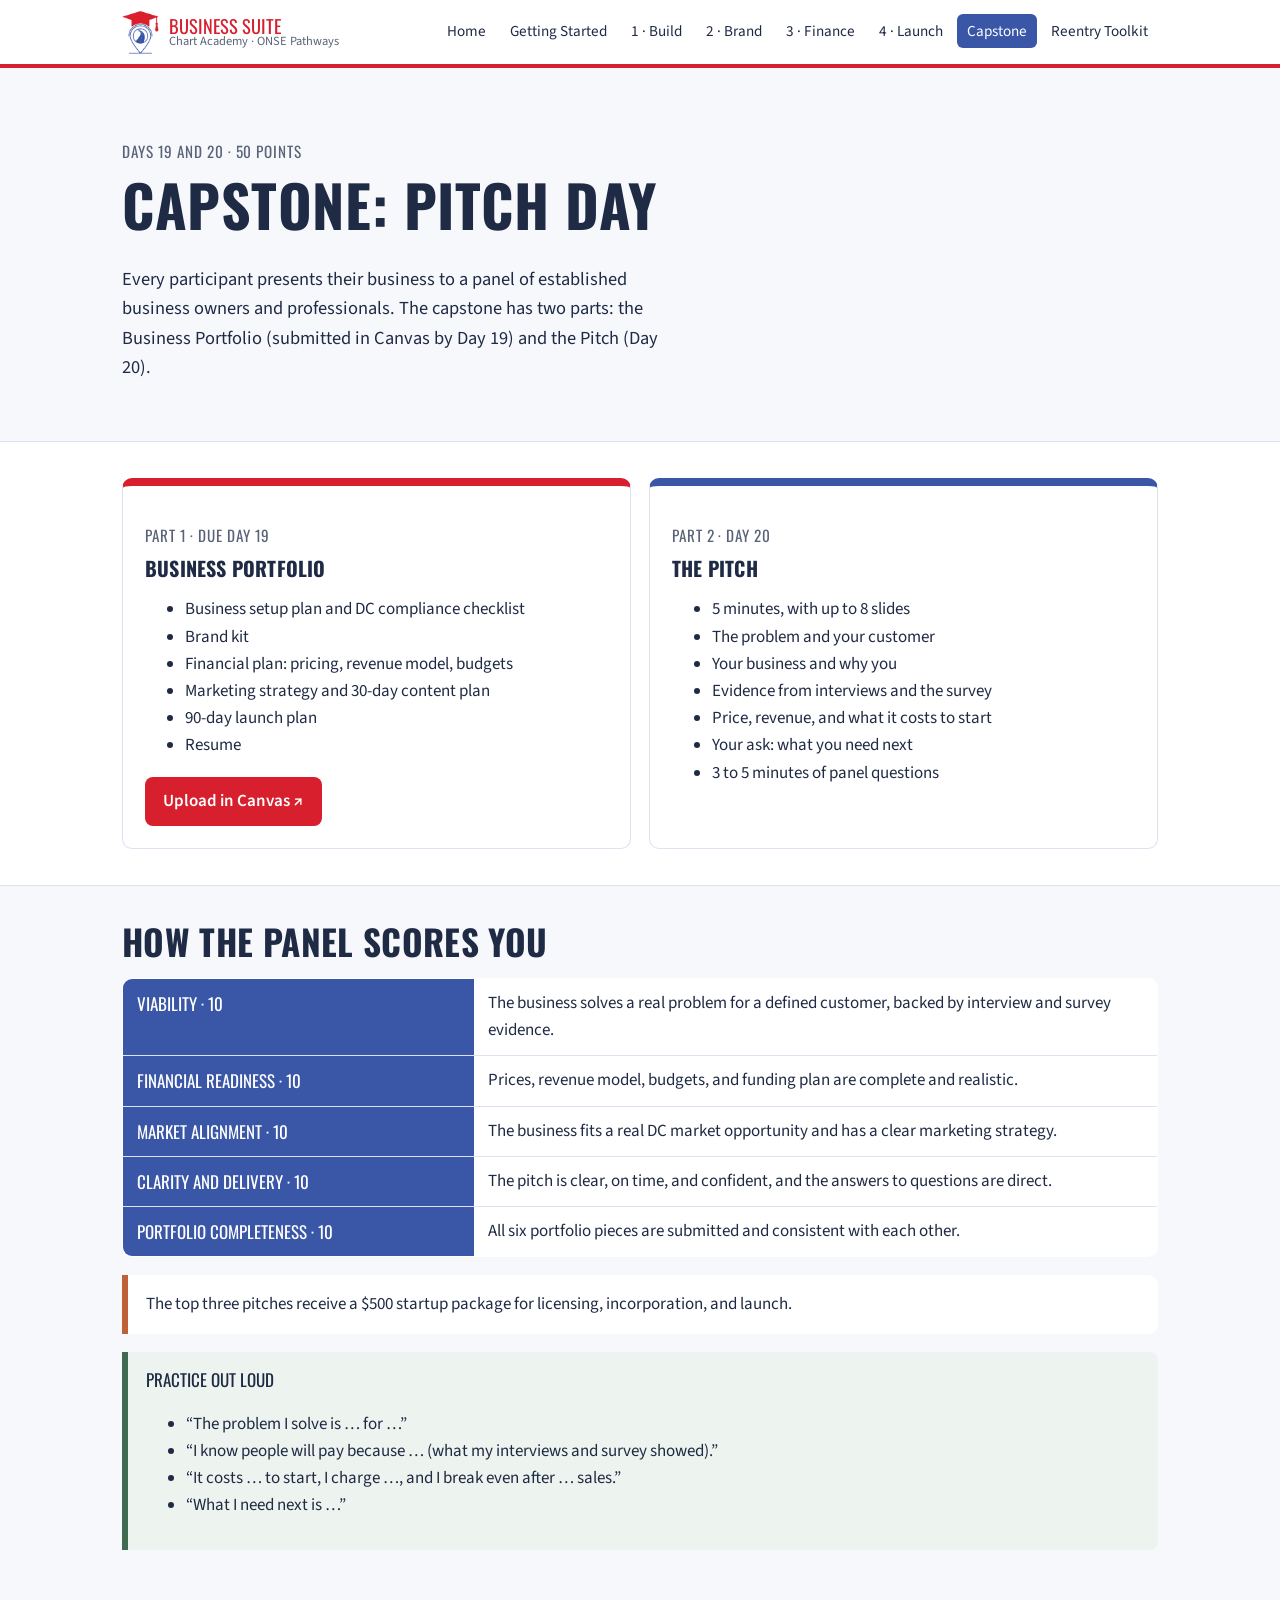
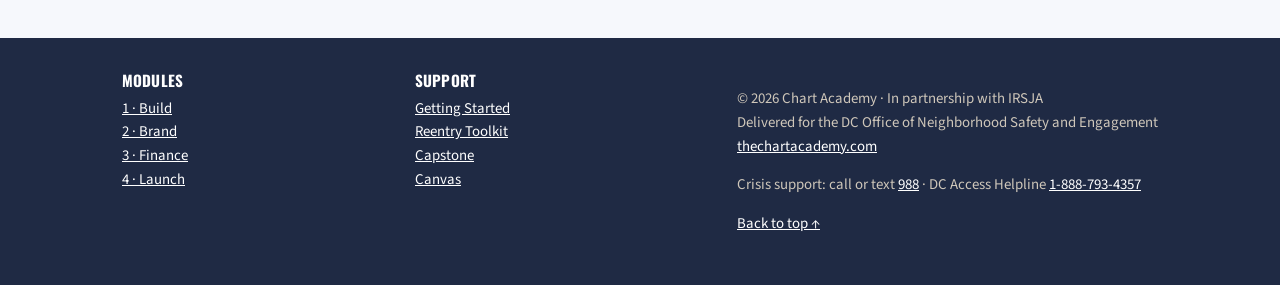
==== capstone.html @ 06fd51fb "Business Suite course site and ONSE curriculum builder 60-hour, 20-day curriculum (BUILD, BRAND, FIN" ====
<!DOCTYPE html>
<html lang="en">
<head>
<meta charset="utf-8">
<meta name="viewport" content="width=device-width, initial-scale=1">
<title>Capstone · Business Suite · Chart Academy</title>
<link rel="preconnect" href="https://fonts.googleapis.com">
<link href="https://fonts.googleapis.com/css2?family=Oswald:wght@400;600&family=Source+Sans+3:wght@400;600&display=swap" rel="stylesheet">
<link rel="stylesheet" href="css/style.css?v=20261024a">
</head>
<body id="top">
<header class="site-header"><div class="wrap">
<a class="brand" href="index.html"><img src="images/chart-logo-icon.png" alt="Chart Academy logo"><span class="brand-text">Business Suite<small>Chart Academy · ONSE Pathways</small></span></a>
<nav aria-label="Main"><input type="checkbox" id="nav-toggle" class="nav-toggle" aria-label="Show or hide the menu"><label for="nav-toggle" class="nav-btn" aria-hidden="true"><span class="bars"></span>Menu</label>
<ul class="nav">
<li><a href="index.html">Home</a></li>
<li><a href="getting-started.html">Getting Started</a></li>
<li><a href="modules/build.html">1 · Build</a></li>
<li><a href="modules/brand.html">2 · Brand</a></li>
<li><a href="modules/finance.html">3 · Finance</a></li>
<li><a href="modules/launch.html">4 · Launch</a></li>
<li><a href="capstone.html" aria-current=page>Capstone</a></li>
<li><a href="reentry.html">Reentry Toolkit</a></li>
</ul></nav>
</div></header>

<main>

<div class="hero"><div class="wrap">
  <p class="eyebrow">Days 19 and 20 · 50 points</p>
  <h1>Capstone: Pitch Day</h1>
  <p class="lead">Every participant presents their business to a panel of established business owners and professionals. The capstone has two parts: the Business Portfolio (submitted in Canvas by Day 19) and the Pitch (Day 20).</p>
</div></div>

<section class="alt"><div class="wrap grid g2">
  <div class="card course"><p class="eyebrow">Part 1 · due Day 19</p><h3>Business Portfolio</h3>
    <ul><li>Business setup plan and DC compliance checklist</li><li>Brand kit</li><li>Financial plan: pricing, revenue model, budgets</li><li>Marketing strategy and 30-day content plan</li><li>90-day launch plan</li><li>Resume</li></ul><a class="btn" href="https://thechartacademy.instructure.com" target="_blank" rel="noopener">Upload in Canvas ↗</a></div>
  <div class="card course c2"><p class="eyebrow">Part 2 · Day 20</p><h3>The Pitch</h3>
    <ul><li>5 minutes, with up to 8 slides</li><li>The problem and your customer</li><li>Your business and why you</li><li>Evidence from interviews and the survey</li><li>Price, revenue, and what it costs to start</li><li>Your ask: what you need next</li><li>3 to 5 minutes of panel questions</li></ul></div>
</div></section>

<section><div class="wrap">
  <h2>How the panel scores you</h2>
  <table class="facts"><tr><th>Viability · 10</th><td>The business solves a real problem for a defined customer, backed by interview and survey evidence.</td></tr><tr><th>Financial readiness · 10</th><td>Prices, revenue model, budgets, and funding plan are complete and realistic.</td></tr><tr><th>Market alignment · 10</th><td>The business fits a real DC market opportunity and has a clear marketing strategy.</td></tr><tr><th>Clarity and delivery · 10</th><td>The pitch is clear, on time, and confident, and the answers to questions are direct.</td></tr><tr><th>Portfolio completeness · 10</th><td>All six portfolio pieces are submitted and consistent with each other.</td></tr></table>
  <div class="note">The top three pitches receive a $500 startup package for licensing, incorporation, and launch.</div>
  <div class="own-words"><b>Practice out loud</b><ul>
    <li>“The problem I solve is … for …”</li>
    <li>“I know people will pay because … (what my interviews and survey showed).”</li>
    <li>“It costs … to start, I charge …, and I break even after … sales.”</li>
    <li>“What I need next is …”</li></ul></div>
</div></section>
</main>

<footer class="site-footer"><div class="wrap cols">
<div><h4>Modules</h4><ul><li><a href="modules/build.html">1 · Build</a></li><li><a href="modules/brand.html">2 · Brand</a></li><li><a href="modules/finance.html">3 · Finance</a></li><li><a href="modules/launch.html">4 · Launch</a></li></ul></div>
<div><h4>Support</h4><ul><li><a href="getting-started.html">Getting Started</a></li><li><a href="reentry.html">Reentry Toolkit</a></li><li><a href="capstone.html">Capstone</a></li><li><a href="https://thechartacademy.instructure.com" target="_blank" rel="noopener">Canvas</a></li></ul></div>
<div><p>© 2026 Chart Academy · In partnership with IRSJA<br>Delivered for the DC Office of Neighborhood Safety and Engagement<br><a href="https://www.thechartacademy.com" target="_blank" rel="noopener">thechartacademy.com</a></p><p>Crisis support: call or text <a href="tel:988">988</a> · DC Access Helpline <a href="tel:18887934357">1-888-793-4357</a></p><p><a href="#top">Back to top ↑</a></p></div>
</div></footer>
<script>/* open the day a link points to (for example modules/build.html#day-3) */
function openHash(){var d=location.hash&&document.querySelector(location.hash);if(d&&d.tagName==="DETAILS"){d.open=true;d.scrollIntoView();}}
addEventListener("hashchange",openHash);openHash();</script>
</body>
</html>
---- css/style.css ----
/* Chart Academy · Workforce Credentialing (in partnership with IRSJA)
   Brand: Chart red #D71F2D, Chart blue #3A56A6. Tier colors used for the career ladder only. */
:root{
  --cream:#F6F8FC; --paper:#FFFFFF; --ink:#1F2A44; --muted:#5A6378; --red:#D71F2D; --blue:#3A56A6; --navy:#1F2A44;
  --tier1:#5C5450; --tier2:#6F87A6; --tier3:#3F6B50; --tier4:#C0603A;
  --line:#DCE2EE; --radius:10px; --max:1080px;
  --head:"Oswald","Arial Narrow","Helvetica Neue",Arial,sans-serif;
  --body:"Source Sans 3","Segoe UI",Roboto,Helvetica,Arial,sans-serif;
}
*{box-sizing:border-box}
html{scroll-behavior:smooth}
body{margin:0;background:var(--cream);color:var(--ink);font:17px/1.6 var(--body)}
img{max-width:100%}
a{color:var(--blue)}
a:hover{color:var(--red)}
h1,h2,h3,h4{font-family:var(--head);text-transform:uppercase;letter-spacing:.01em;line-height:1.1;margin:0 0 .5em}
h1{font-size:clamp(2.2rem,5vw,3.6rem)}
h2{font-size:clamp(1.6rem,3vw,2.2rem)}
h3{font-size:1.25rem}
.wrap{max-width:var(--max);margin:0 auto;padding:0 22px}

/* Header */
.site-header{background:#fff;color:var(--ink);border-bottom:4px solid var(--red);position:sticky;top:0;z-index:10}
.site-header .wrap{display:flex;align-items:center;justify-content:space-between;gap:16px;min-height:64px;flex-wrap:wrap}
.brand{color:var(--red);text-decoration:none;font-family:var(--head);font-size:1.15rem;text-transform:uppercase;display:flex;align-items:center;gap:10px}
.brand-mark{display:inline-flex;gap:3px;align-items:flex-end}
.brand-mark i{display:block;width:7px;background:var(--tier1)}
.brand-mark i:nth-child(1){height:10px}.brand-mark i:nth-child(2){height:16px;background:var(--tier2)}
.brand-mark i:nth-child(3){height:22px;background:var(--tier3)}.brand-mark i:nth-child(4){height:28px;background:var(--tier4)}
.nav{list-style:none;display:flex;flex-wrap:wrap;gap:4px;margin:0;padding:8px 0}
.nav a{color:var(--navy);text-decoration:none;padding:6px 10px;border-radius:6px;font-size:.95rem}
.nav a:hover,.nav a[aria-current=page]{background:var(--blue);color:#fff}

/* Sections */
.hero{padding:56px 0 40px}
.eyebrow{font-family:var(--head);text-transform:uppercase;letter-spacing:.06em;color:var(--muted);font-size:.95rem;margin-bottom:.6em}
.lead{font-size:1.15rem;max-width:62ch}
section{padding:36px 0}
section.alt{background:var(--paper);border-top:1px solid var(--line);border-bottom:1px solid var(--line)}
.btns{display:flex;flex-wrap:wrap;gap:12px;margin-top:22px}
.btn{display:inline-block;background:var(--red);color:#fff;text-decoration:none;padding:11px 18px;border-radius:8px;font-weight:600}
.btn:hover{background:#A9141F;color:#fff}
.btn.ghost{background:transparent;color:var(--blue);border:2px solid var(--blue)}
.btn.ghost:hover{background:var(--blue);color:#fff}

/* Tier tags + cards */
.tag{display:inline-block;color:#fff;font-family:var(--head);text-transform:uppercase;font-size:.85rem;padding:3px 10px;border-radius:4px;letter-spacing:.04em}
.t1{background:var(--tier1)}.t2{background:var(--tier2)}.t3{background:var(--tier3)}.t4{background:var(--tier4)}
.grid{display:grid;gap:18px}
.g2{grid-template-columns:repeat(auto-fit,minmax(300px,1fr))}
.g3{grid-template-columns:repeat(auto-fit,minmax(240px,1fr))}
.g4{grid-template-columns:repeat(auto-fit,minmax(210px,1fr))}
.card{background:#fff;border:1px solid var(--line);border-radius:var(--radius);padding:22px}
.card.course{border-top:8px solid var(--red)}
.card.course.c2{border-top-color:var(--blue)}
.card h3{margin-top:10px}
.stat{font-family:var(--head);font-size:2rem;line-height:1}
.small{font-size:.92rem;color:var(--muted)}

/* Ladder */
.ladder{display:grid;grid-template-columns:repeat(4,1fr);gap:10px;align-items:end}
.rung{color:#fff;padding:16px;border-radius:8px 8px 0 0}
.rung h3{font-size:1.05rem;margin:0 0 6px}
.rung p{margin:0;font-size:.92rem;line-height:1.4}
.rung.r1{background:var(--tier1);min-height:150px}.rung.r2{background:var(--tier2);min-height:190px}
.rung.r3{background:var(--tier3);min-height:230px}.rung.r4{background:var(--tier4);min-height:270px}
.rung .here{display:inline-block;background:#fff;color:var(--ink);font-size:.78rem;font-weight:700;padding:2px 8px;border-radius:20px;margin-bottom:8px}
@media(max-width:720px){.ladder{grid-template-columns:1fr 1fr}}

/* Steps */
.steps{counter-reset:s;list-style:none;padding:0;margin:0;display:grid;gap:14px;grid-template-columns:repeat(auto-fit,minmax(220px,1fr))}
.steps li{background:#fff;border:1px solid var(--line);border-radius:var(--radius);padding:18px;border-left:6px solid var(--tier2)}
.steps li:nth-child(1){border-left-color:var(--tier4)}.steps li:nth-child(3){border-left-color:var(--tier3)}.steps li:nth-child(4){border-left-color:var(--tier1)}
.steps strong{font-family:var(--head);text-transform:uppercase;display:block;font-size:1.1rem;margin-bottom:4px}

/* Hours bar */
.hours{display:flex;height:54px;border-radius:8px;overflow:hidden;margin:16px 0 8px}
.hours div{display:flex;align-items:center;justify-content:center;color:#fff;font-family:var(--head);font-size:.95rem;text-transform:uppercase;padding:0 6px;text-align:center}
.h-content{background:var(--tier2);flex:45}.h-job{background:var(--tier3);flex:15}.h-cap{background:var(--tier4);flex:20}

/* Fact table */
.facts{width:100%;border-collapse:collapse;background:#fff;border-radius:var(--radius);overflow:hidden;border:1px solid var(--line)}
.facts th,.facts td{text-align:left;padding:11px 14px;border-bottom:1px solid var(--line);vertical-align:top}
.facts th{background:var(--blue);color:#fff;font-family:var(--head);text-transform:uppercase;font-weight:400;width:34%}
.facts tr:last-child td,.facts tr:last-child th{border-bottom:0}

/* Notes */
.note{background:#fff;border-left:6px solid var(--tier4);padding:16px 18px;border-radius:0 var(--radius) var(--radius) 0;margin:18px 0}
.note.info{border-left-color:var(--tier2)}
.note.todo{border-left-color:#B58A00;background:#FFF8E1}
.ai-box{background:#EEF1F6;border:1px dashed var(--tier2);padding:14px 16px;border-radius:8px;margin:12px 0;font-size:.95rem}
.own-words{background:#EDF3EE;border-left:6px solid var(--tier3);padding:14px 18px;border-radius:0 8px 8px 0;margin:12px 0}
.own-words b{font-family:var(--head);text-transform:uppercase;font-weight:400;display:block;margin-bottom:4px}

/* Modules (details) */
details.mod{background:#fff;border:1px solid var(--line);border-radius:var(--radius);margin:12px 0}
details.mod>summary{cursor:pointer;list-style:none;padding:16px 20px;display:flex;align-items:center;gap:14px}
details.mod>summary::-webkit-details-marker{display:none}
details.mod>summary::after{content:"+";margin-left:auto;font-size:1.5rem;color:var(--muted)}
details.mod[open]>summary::after{content:"–"}
.num{font-family:var(--head);font-size:1.6rem;color:var(--red);min-width:2.2ch}
a.mod-link{display:flex;align-items:center;gap:14px;padding:16px 20px;background:#fff;border:1px solid var(--line);border-radius:var(--radius);margin:12px 0;color:inherit;text-decoration:none;transition:border-color .15s,box-shadow .15s}
a.mod-link:hover,a.mod-link:focus-visible{border-color:var(--blue,#3A56A6);box-shadow:0 4px 14px rgba(31,42,68,.08)}
a.mod-link .hrs{margin-left:auto}
a.mod-link .go{font-size:1.4rem;color:var(--red,#D71F2D)}
.mod-title{font-family:var(--head);text-transform:uppercase;font-size:1.15rem}
.hrs{background:var(--cream);border-radius:20px;padding:2px 10px;font-size:.85rem;white-space:nowrap}
.mod-body{padding:0 20px 18px 20px;border-top:1px solid var(--line)}
.mod-body h4{font-size:1rem;margin-top:16px;color:var(--muted)}
.mod-body ol,.mod-body ul{padding-left:1.3em}

/* Footer */
.site-footer{background:var(--navy);color:#CFC7BA;padding:34px 0;margin-top:40px;font-size:.93rem}
.site-footer a{color:#fff}
.site-footer .cols{display:flex;flex-wrap:wrap;gap:40px;justify-content:space-between}
.site-footer h4{color:#fff;font-size:.95rem}
.site-footer ul{list-style:none;padding:0;margin:0}

/* Chart Academy branding */
.brand img{height:44px;width:auto;display:block}
.brand-text{display:flex;flex-direction:column;line-height:1.05}
.brand-text small{font-family:var(--body);text-transform:none;font-size:.78rem;color:var(--muted);letter-spacing:0}
.hero-grid{display:grid;grid-template-columns:1.6fr 1fr;gap:30px;align-items:center}
.hero-grid img{max-width:300px;justify-self:center}
@media(max-width:760px){.hero-grid{grid-template-columns:1fr}.hero-grid img{max-width:200px}}
.partner{display:inline-block;background:#fff;border:1px solid var(--line);border-radius:20px;padding:4px 12px;font-size:.9rem;color:var(--muted)}
.figure{background:#fff;border:1px solid var(--line);border-radius:var(--radius);padding:10px;margin:18px 0}
.figure img{display:block;width:100%;height:auto;border-radius:6px}
.figure figcaption{font-size:.88rem;color:var(--muted);padding:8px 4px 0}
.card-img{display:block;width:calc(100% + 44px);max-width:none;margin:-22px -22px 16px;height:auto;aspect-ratio:16/9;object-fit:cover}
.card.course{overflow:hidden}

/* Module pages */
.crumbs{font-size:.92rem;color:var(--muted);margin-bottom:10px}
.crumbs a{color:var(--muted)}
.flow{display:grid;grid-template-columns:repeat(4,1fr);gap:10px;margin:16px 0}
.flow div{border-radius:8px;padding:12px 14px;color:#fff}
.flow b{font-family:var(--head);text-transform:uppercase;font-weight:400;display:block;font-size:1.05rem}
.flow span{font-size:.88rem;opacity:.95}
.flow .f-open{background:var(--tier1)}.flow .f-learn{background:var(--tier2)}.flow .f-practice{background:var(--tier3)}.flow .f-apply{background:var(--tier4)}
@media(max-width:720px){.flow{grid-template-columns:1fr 1fr}}
.deck-frame{position:relative;width:100%;aspect-ratio:16/9;border-radius:var(--radius);overflow:hidden;border:1px solid var(--line);background:#11182B}
.deck-frame iframe{position:absolute;inset:0;width:100%;height:100%;border:0}
.download{display:flex;gap:16px;align-items:center;background:#fff;border:1px solid var(--line);border-left:6px solid var(--blue);border-radius:0 var(--radius) var(--radius) 0;padding:16px 18px;margin:16px 0;flex-wrap:wrap}
.download .file{font-family:var(--head);text-transform:uppercase;font-size:1.05rem}
.download .meta{font-size:.9rem;color:var(--muted)}
.download .btn{margin-left:auto}
.mod-nav{display:flex;justify-content:space-between;gap:12px;flex-wrap:wrap;margin-top:10px}

/* Module page accordions */
details.acc{background:#fff;border:1px solid var(--line);border-radius:var(--radius);scroll-margin-top:120px}
section.alt details.acc{background:#fff}
details.acc>summary{cursor:pointer;list-style:none;padding:18px 22px;display:flex;align-items:center;gap:14px}
details.acc>summary::-webkit-details-marker{display:none}
details.acc>summary::after{content:"+";margin-left:auto;font-size:1.8rem;line-height:1;color:var(--red)}
details.acc[open]>summary::after{content:"–"}
details.acc>summary:hover .acc-title{color:var(--red)}
details.acc .acc-head{display:flex;flex-direction:column;gap:2px}
details.acc .acc-head .eyebrow{margin:0}
details.acc .acc-title{font-family:var(--head);text-transform:uppercase;font-size:1.6rem;line-height:1.15}
details.acc>.acc-body{padding:4px 22px 22px;border-top:1px solid var(--line)}
@media print{details.acc>.acc-body{display:block}}

/* Agent starter instructions (Job Search) */
pre.prompt{white-space:pre-wrap;word-wrap:break-word;background:#1F2A44;color:#F6F8FC;border-radius:8px;padding:16px 18px;font-family:ui-monospace,SFMono-Regular,Menlo,Consolas,monospace;font-size:.88rem;line-height:1.5;margin:8px 0 14px;overflow-x:auto}
pre.prompt .ai-note{color:#F7C9CD}

/* Phone menu: one-row header with a Menu button */
.nav-toggle{position:absolute;opacity:0;width:1px;height:1px;pointer-events:none}
.nav-btn{display:none}
@media(max-width:1100px){
  .site-header .wrap{flex-wrap:nowrap;min-height:58px;gap:10px}
  .brand{font-size:1rem}
  .brand img{width:34px;height:auto}
  .brand small{font-size:.68rem}
  .nav-btn{display:inline-flex;align-items:center;gap:8px;cursor:pointer;font-family:var(--head);text-transform:uppercase;letter-spacing:.04em;color:var(--navy);border:2px solid var(--blue);border-radius:8px;padding:7px 12px;font-size:.95rem;background:#fff;white-space:nowrap}
  .nav-btn .bars,.nav-btn .bars::before,.nav-btn .bars::after{display:block;width:16px;height:2px;background:var(--navy);position:relative;content:""}
  .nav-btn .bars::before{position:absolute;top:-5px}.nav-btn .bars::after{position:absolute;top:5px}
  .nav-toggle:focus-visible+.nav-btn{outline:3px solid var(--red);outline-offset:2px}
  .nav-toggle:checked+.nav-btn{background:var(--blue);color:#fff}
  .nav-toggle:checked+.nav-btn .bars,.nav-toggle:checked+.nav-btn .bars::before,.nav-toggle:checked+.nav-btn .bars::after{background:#fff}
  .nav{display:none;position:absolute;left:0;right:0;top:100%;flex-direction:column;gap:0;padding:6px 16px 12px;background:#fff;border-bottom:4px solid var(--red);box-shadow:0 10px 20px rgba(31,42,68,.12)}
  .nav-toggle:checked~.nav{display:flex}
  .nav a{display:block;padding:12px 10px;font-size:1.05rem;border-bottom:1px solid var(--line);border-radius:0}
  .nav li:last-child a{border-bottom:0}
  .nav a[aria-current=page]{border-radius:6px}
}

/* Job Search agent cards: link to the session at the bottom of each card */
#process .card{display:flex;flex-direction:column}
details.mod{scroll-margin-top:90px}

/* Module cards on the course pages: two rows (8 modules = 2 rows of 4; 10 = 2 rows of 5) */
.mod-grid{display:grid;grid-template-columns:repeat(var(--cols,4),minmax(0,1fr));gap:18px;margin-top:18px}
.mod-card{display:flex;flex-direction:column}
.mod-card h3{font-size:1.15rem;line-height:1.2;margin:10px 0 6px}
.mod-card p{font-size:.95rem}
.mod-card .go-btn{margin-top:auto;padding-top:8px}
.mod-card .btn{width:100%;text-align:center}
@media(max-width:1000px){.mod-grid{grid-template-columns:repeat(2,minmax(0,1fr))}}
@media(max-width:560px){.mod-grid{grid-template-columns:1fr}}

/* Business Suite: day agendas and partner chips */
.agenda{list-style:none;padding:0;margin:8px 0 14px;display:grid;gap:6px}
.agenda li{display:grid;grid-template-columns:72px 1fr;gap:4px 12px;background:var(--cream);border-radius:8px;padding:10px 12px}
.agenda .mins{grid-row:span 2;font-family:var(--head);color:var(--red);font-size:1rem}
.agenda b{font-family:var(--head);text-transform:uppercase;font-weight:400;letter-spacing:.02em}
.chips{display:flex;flex-wrap:wrap;gap:8px;margin:10px 0}
.chip{display:inline-block;border-radius:20px;padding:4px 12px;font-size:.88rem;background:#EEF1F6;border:1px solid var(--line)}
.chip.c-master{border-color:var(--tier2)}.chip.c-bank{border-color:var(--tier3)}.chip.c-field{border-color:var(--tier4)}
details.day{margin:12px 0}
@media(max-width:560px){.agenda li{grid-template-columns:1fr}.agenda .mins{grid-row:auto}}
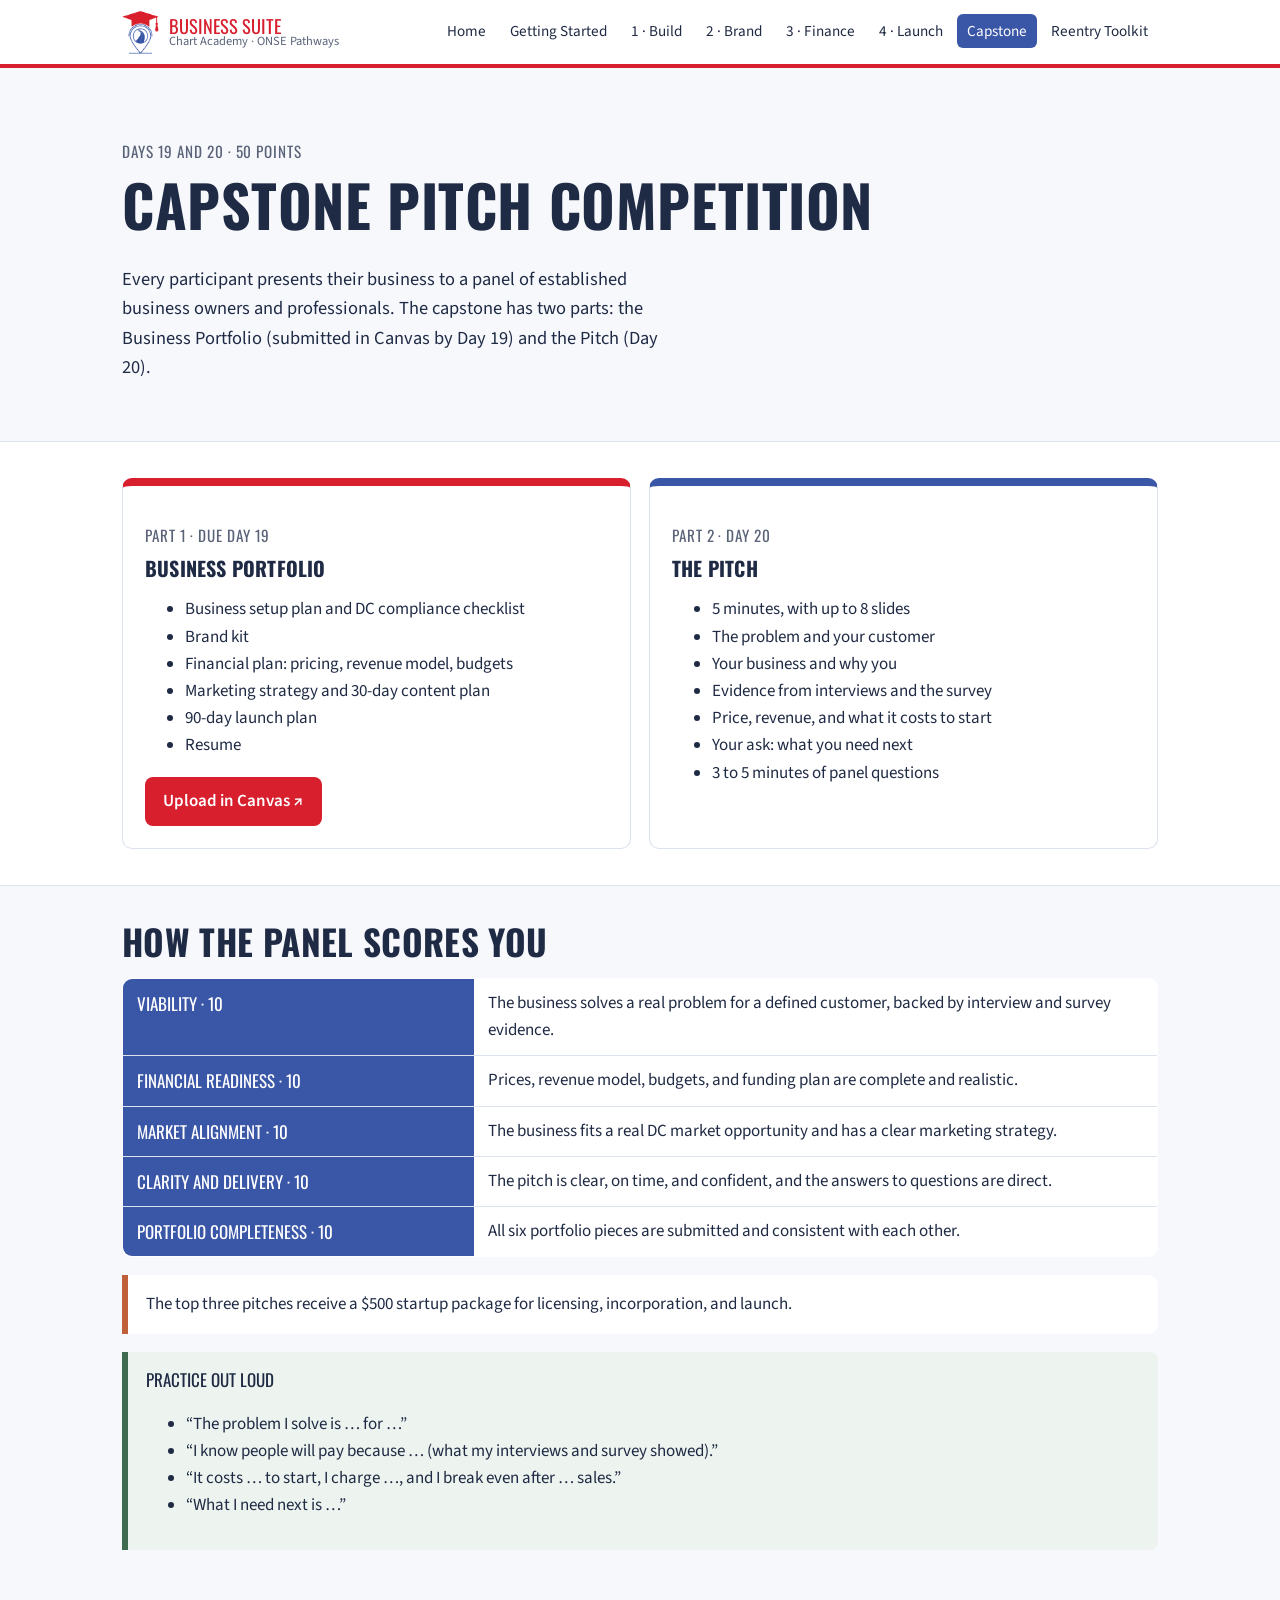
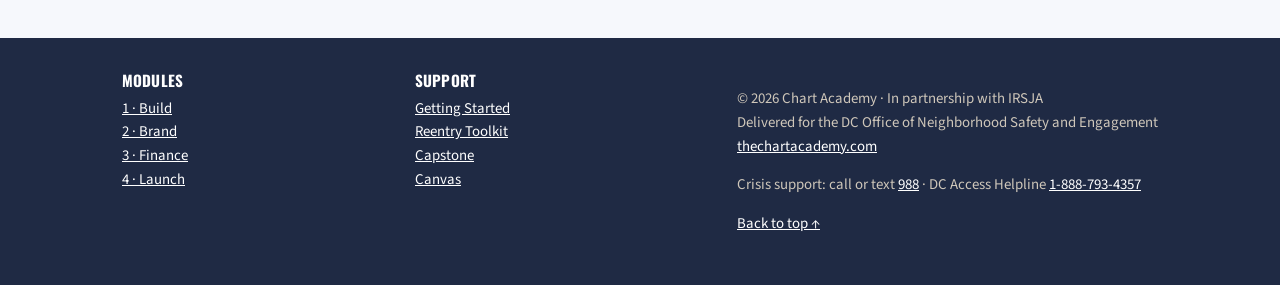
==== commit 7100c46b: "Professional program name and lesson titles Business Suite Curriculum: Entrepreneurship and Business" ====
--- a/capstone.html
+++ b/capstone.html
@@ -28,7 +28,7 @@
 
 <div class="hero"><div class="wrap">
   <p class="eyebrow">Days 19 and 20 · 50 points</p>
-  <h1>Capstone: Pitch Day</h1>
+  <h1>Capstone Pitch Competition</h1>
   <p class="lead">Every participant presents their business to a panel of established business owners and professionals. The capstone has two parts: the Business Portfolio (submitted in Canvas by Day 19) and the Pitch (Day 20).</p>
 </div></div>
 
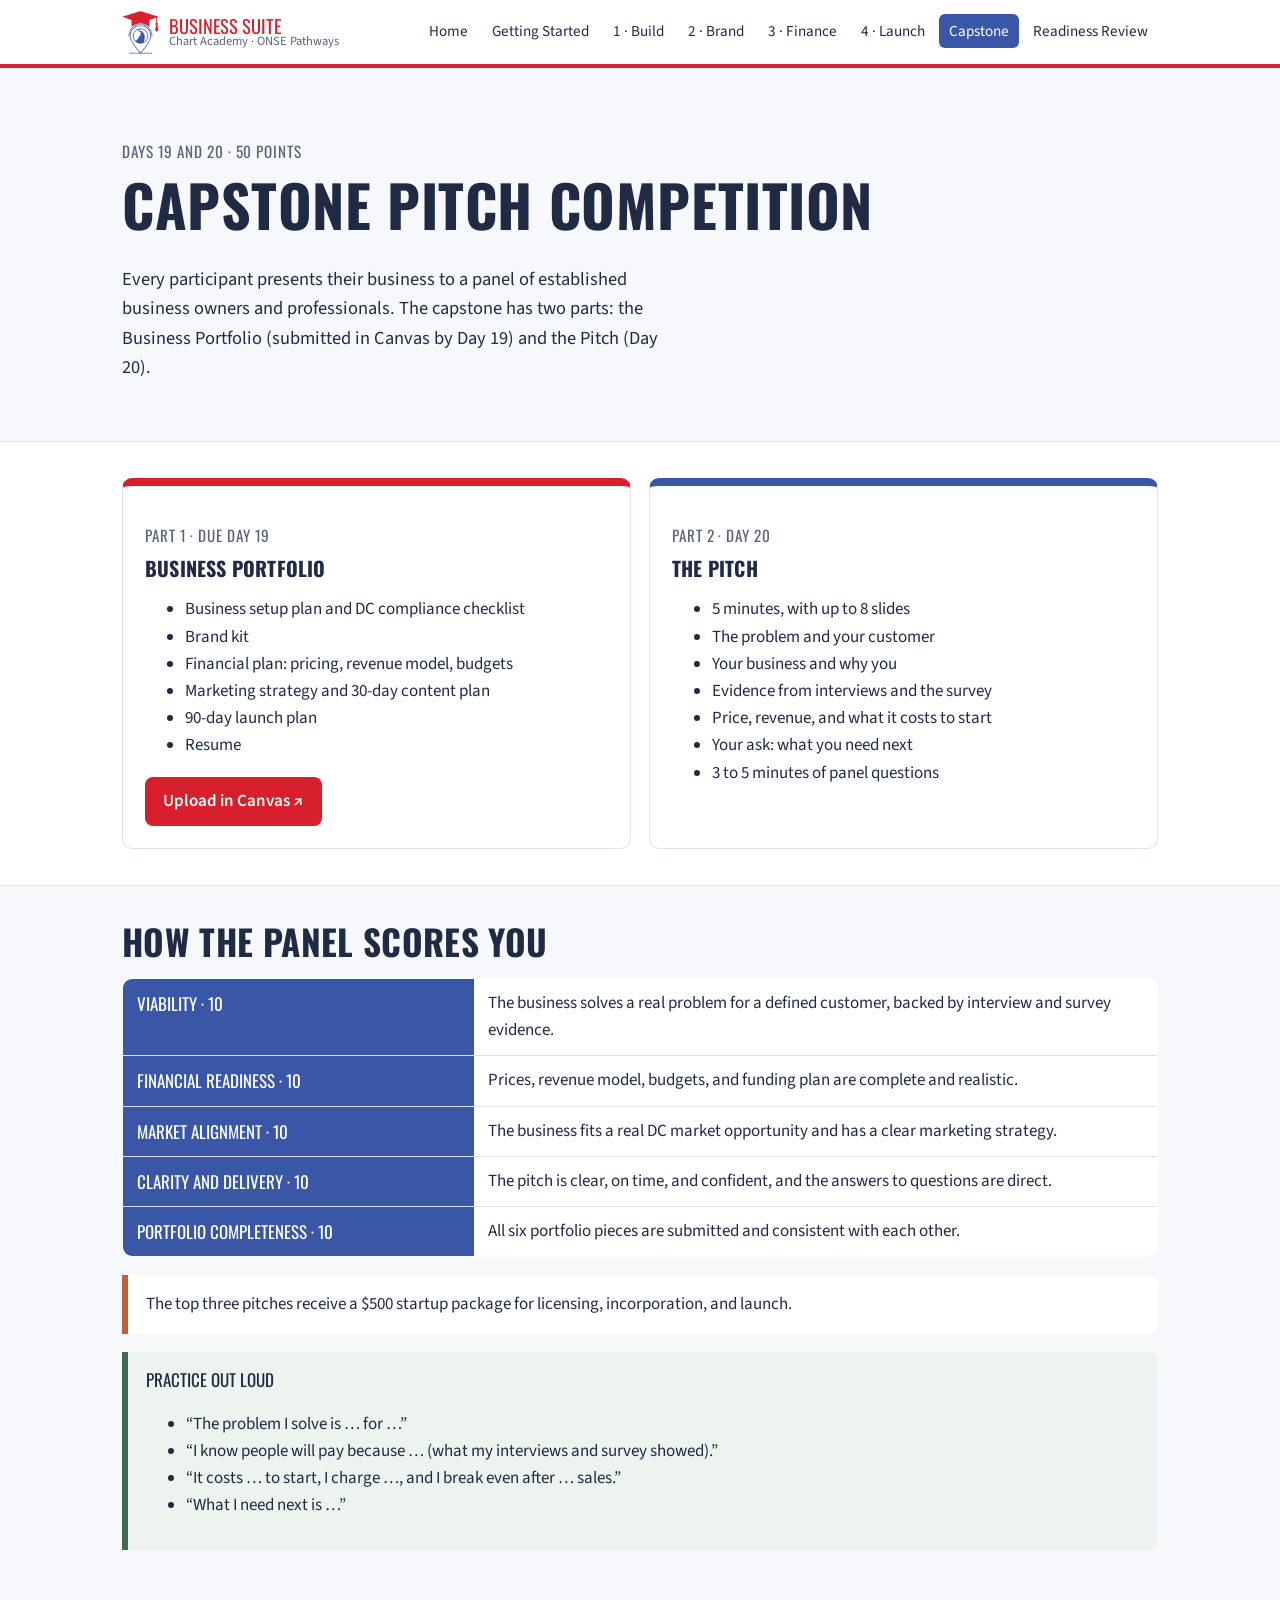
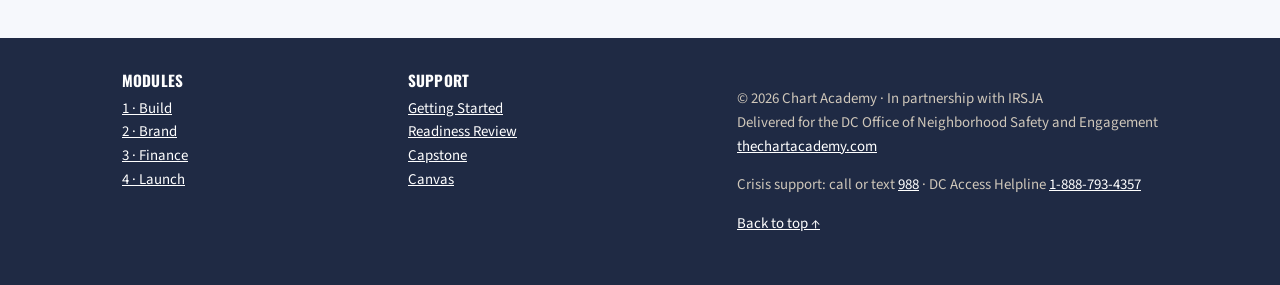
==== commit b32c4257: "Rename Reentry Toolkit to Readiness Review The page moves to readiness.html, and the week-one needs " ====
--- a/capstone.html
+++ b/capstone.html
@@ -20,7 +20,7 @@
 <li><a href="modules/finance.html">3 · Finance</a></li>
 <li><a href="modules/launch.html">4 · Launch</a></li>
 <li><a href="capstone.html" aria-current=page>Capstone</a></li>
-<li><a href="reentry.html">Reentry Toolkit</a></li>
+<li><a href="readiness.html">Readiness Review</a></li>
 </ul></nav>
 </div></header>
 
@@ -53,7 +53,7 @@
 
 <footer class="site-footer"><div class="wrap cols">
 <div><h4>Modules</h4><ul><li><a href="modules/build.html">1 · Build</a></li><li><a href="modules/brand.html">2 · Brand</a></li><li><a href="modules/finance.html">3 · Finance</a></li><li><a href="modules/launch.html">4 · Launch</a></li></ul></div>
-<div><h4>Support</h4><ul><li><a href="getting-started.html">Getting Started</a></li><li><a href="reentry.html">Reentry Toolkit</a></li><li><a href="capstone.html">Capstone</a></li><li><a href="https://thechartacademy.instructure.com" target="_blank" rel="noopener">Canvas</a></li></ul></div>
+<div><h4>Support</h4><ul><li><a href="getting-started.html">Getting Started</a></li><li><a href="readiness.html">Readiness Review</a></li><li><a href="capstone.html">Capstone</a></li><li><a href="https://thechartacademy.instructure.com" target="_blank" rel="noopener">Canvas</a></li></ul></div>
 <div><p>© 2026 Chart Academy · In partnership with IRSJA<br>Delivered for the DC Office of Neighborhood Safety and Engagement<br><a href="https://www.thechartacademy.com" target="_blank" rel="noopener">thechartacademy.com</a></p><p>Crisis support: call or text <a href="tel:988">988</a> · DC Access Helpline <a href="tel:18887934357">1-888-793-4357</a></p><p><a href="#top">Back to top ↑</a></p></div>
 </div></footer>
 <script>/* open the day a link points to (for example modules/build.html#day-3) */
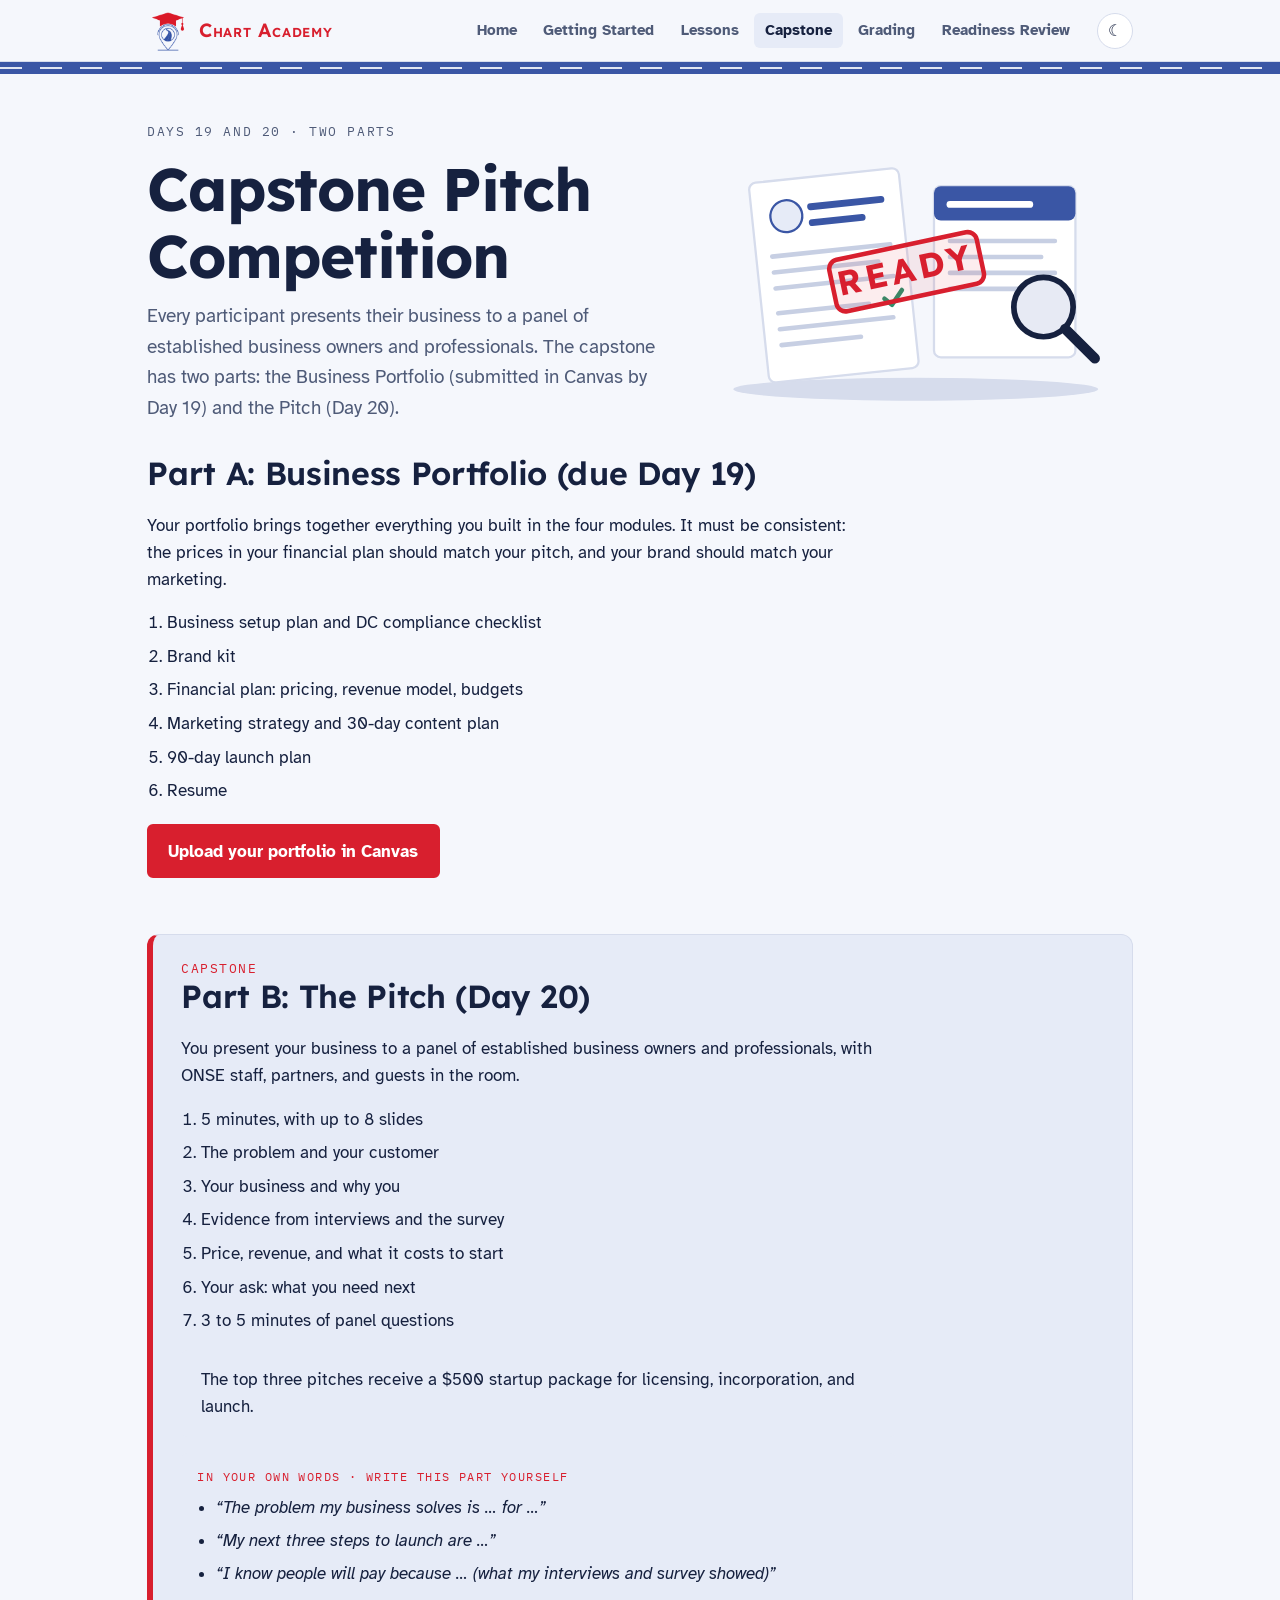
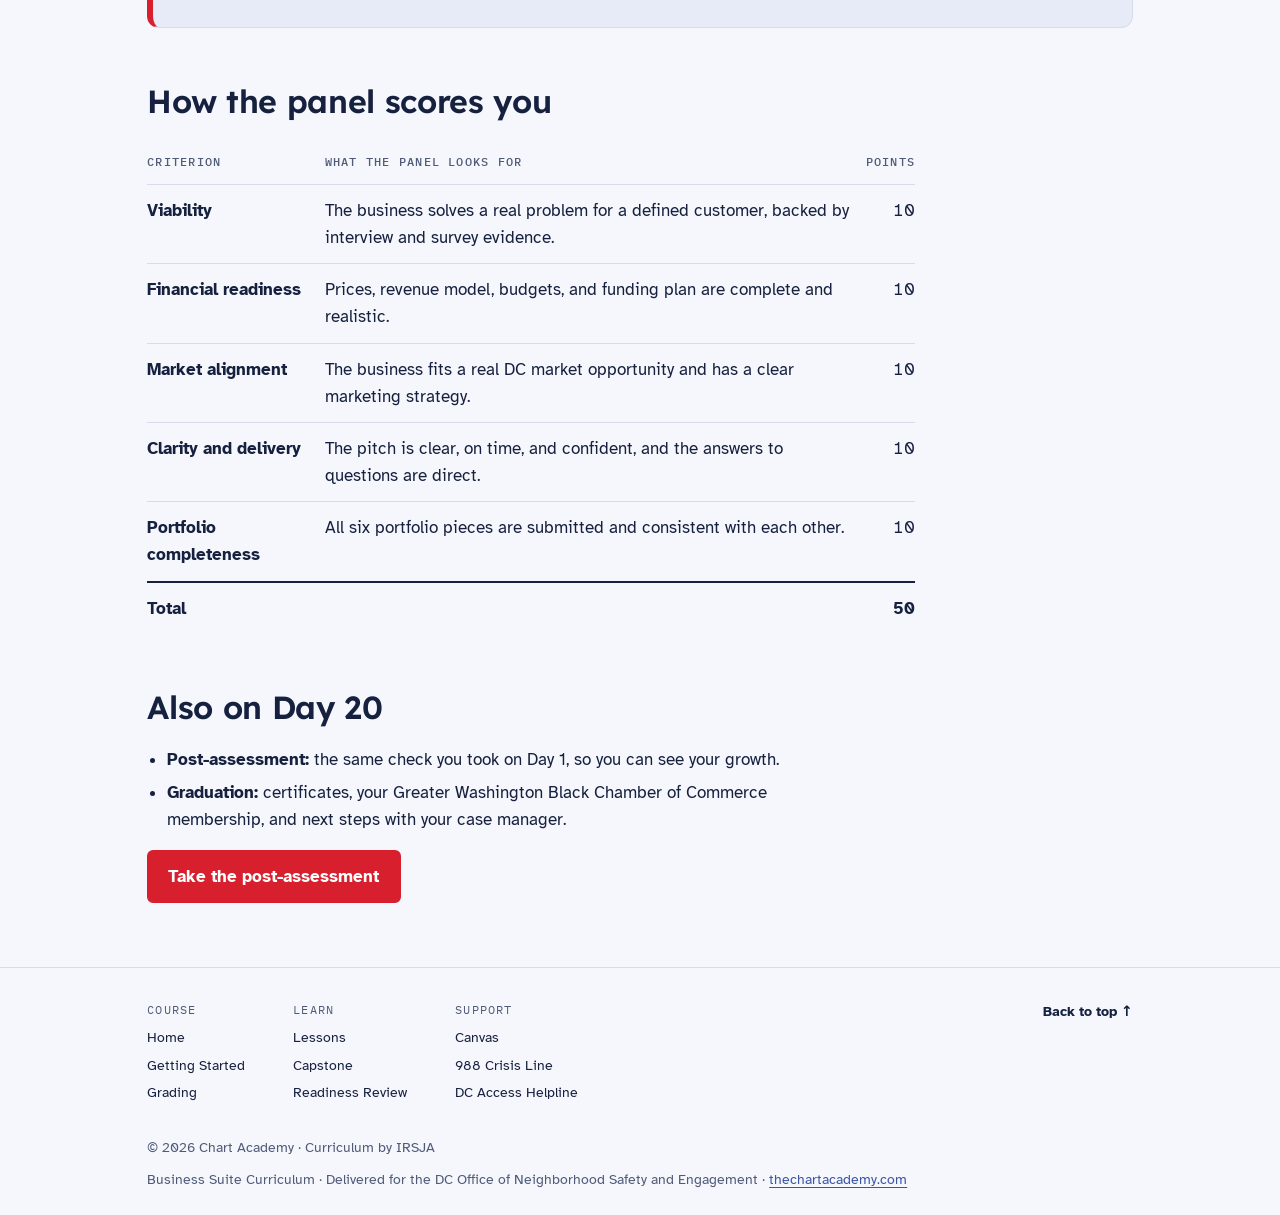
==== commit 74a99d37: "Match the AI for Workforce Readiness course design Same stylesheet, dark mode, road band, and page l" ====
--- a/capstone.html
+++ b/capstone.html
@@ -1,63 +1,127 @@
 <!DOCTYPE html>
 <html lang="en">
 <head>
-<meta charset="utf-8">
-<meta name="viewport" content="width=device-width, initial-scale=1">
-<title>Capstone · Business Suite · Chart Academy</title>
-<link rel="preconnect" href="https://fonts.googleapis.com">
-<link href="https://fonts.googleapis.com/css2?family=Oswald:wght@400;600&family=Source+Sans+3:wght@400;600&display=swap" rel="stylesheet">
-<link rel="stylesheet" href="css/style.css?v=20261024a">
+  <meta charset="UTF-8">
+  <meta name="viewport" content="width=device-width, initial-scale=1, viewport-fit=cover">
+  <title>Capstone · Business Suite Curriculum</title>
+  <link rel="preconnect" href="https://fonts.googleapis.com">
+  <link rel="preconnect" href="https://fonts.gstatic.com" crossorigin>
+  <link rel="stylesheet" href="https://fonts.googleapis.com/css2?family=Atkinson+Hyperlegible:ital,wght@0,400;0,700;1,400&family=Lexend:wght@500;600;700&family=IBM+Plex+Mono:wght@400;500&display=swap">
+  <link rel="icon" type="image/png" href="images/chart-icon.png">
+  <link rel="stylesheet" href="css/style.css?v=20261024c">
+  <script>(function(){try{var t=localStorage.getItem("theme");if(t)document.documentElement.setAttribute("data-theme",t);}catch(e){}})();</script>
 </head>
 <body id="top">
-<header class="site-header"><div class="wrap">
-<a class="brand" href="index.html"><img src="images/chart-logo-icon.png" alt="Chart Academy logo"><span class="brand-text">Business Suite<small>Chart Academy · ONSE Pathways</small></span></a>
-<nav aria-label="Main"><input type="checkbox" id="nav-toggle" class="nav-toggle" aria-label="Show or hide the menu"><label for="nav-toggle" class="nav-btn" aria-hidden="true"><span class="bars"></span>Menu</label>
-<ul class="nav">
-<li><a href="index.html">Home</a></li>
-<li><a href="getting-started.html">Getting Started</a></li>
-<li><a href="modules/build.html">1 · Build</a></li>
-<li><a href="modules/brand.html">2 · Brand</a></li>
-<li><a href="modules/finance.html">3 · Finance</a></li>
-<li><a href="modules/launch.html">4 · Launch</a></li>
-<li><a href="capstone.html" aria-current=page>Capstone</a></li>
-<li><a href="readiness.html">Readiness Review</a></li>
-</ul></nav>
-</div></header>
+  <nav class="site-nav" aria-label="Main">
+    <div class="wrap">
+      <a class="brand-mark" href="index.html"><img src="images/chart-icon.png" alt="" width="40" height="40"><span>Chart Academy</span></a>
+      <ul class="navbar">
+        <li><a href="index.html">Home</a></li>
+        <li><a href="getting-started.html">Getting Started</a></li>
+        <li><a href="lessons.html">Lessons</a></li>
+        <li><a href="capstone.html" aria-current="page">Capstone</a></li>
+        <li><a href="grading.html">Grading</a></li>
+        <li><a href="readiness.html">Readiness Review</a></li>
+      </ul>
+      <button type="button" class="theme-toggle" id="theme-toggle" aria-label="Toggle dark mode"></button>
+    </div>
+  </nav>
+  <div class="road" aria-hidden="true"></div>
 
-<main>
+  <main class="wrap">
+    <header class="page-head gs-head">
+      <div class="gs-head-text">
+        <p class="eyebrow">Days 19 and 20 · two parts</p>
+        <h1>Capstone Pitch Competition</h1>
+        <p class="lede">Every participant presents their business to a panel of established business owners and professionals. The capstone has two parts: the Business Portfolio (submitted in Canvas by Day 19) and the Pitch (Day 20).</p>
+      </div>
+      <svg class="hire-art" viewBox="0 0 380 240" role="img" aria-label="A business plan and a pitch deck, stamped Ready">
+        <ellipse class="ha-shadow" cx="190" cy="222" rx="160" ry="10"/>
+        <g transform="rotate(-6 120 120)">
+          <rect class="ha-paper" x="52" y="34" width="132" height="176" rx="6"/>
+          <circle class="ha-photo" cx="82" cy="66" r="14"/>
+          <path class="ha-name" d="M104 60h62M104 74h44"/>
+          <path class="ha-line" d="M66 100h104M66 114h92M66 128h104M66 150h80M66 164h100M66 178h70"/>
+          <path class="ha-tick" d="M160 147l6 6 10-12"/>
+        </g>
+        <rect class="ha-post" x="206" y="44" width="124" height="150" rx="6"/>
+        <rect class="ha-post-head" x="206" y="44" width="124" height="30" rx="6"/>
+        <path class="ha-post-text" d="M220 60h70"/>
+        <path class="ha-line" d="M220 92h92M220 106h80M220 120h92M220 134h60"/>
+        <circle class="ha-lens" cx="302" cy="150" r="26"/>
+        <path class="ha-handle" d="M321 169l26 26"/>
+        <g class="ha-stamp">
+          <rect x="116" y="96" width="132" height="46" rx="8"/>
+          <text x="182" y="128" text-anchor="middle">READY</text>
+        </g>
+      </svg>
+    </header>
 
-<div class="hero"><div class="wrap">
-  <p class="eyebrow">Days 19 and 20 · 50 points</p>
-  <h1>Capstone Pitch Competition</h1>
-  <p class="lead">Every participant presents their business to a panel of established business owners and professionals. The capstone has two parts: the Business Portfolio (submitted in Canvas by Day 19) and the Pitch (Day 20).</p>
-</div></div>
+    <section>
+      <h2 class="section-title">Part A: Business Portfolio (due Day 19)</h2>
+      <div class="prose">
+        <p>Your portfolio brings together everything you built in the four modules. It must be consistent: the prices in your financial plan should match your pitch, and your brand should match your marketing.</p>
+        <ol><li>Business setup plan and DC compliance checklist</li><li>Brand kit</li><li>Financial plan: pricing, revenue model, budgets</li><li>Marketing strategy and 30-day content plan</li><li>90-day launch plan</li><li>Resume</li></ol>
+        <p class="submit-canvas"><a class="btn btn-primary" href="https://thechartacademy.instructure.com" target="_blank" rel="noopener">Upload your portfolio in Canvas</a></p>
+      </div>
+    </section>
 
-<section class="alt"><div class="wrap grid g2">
-  <div class="card course"><p class="eyebrow">Part 1 · due Day 19</p><h3>Business Portfolio</h3>
-    <ul><li>Business setup plan and DC compliance checklist</li><li>Brand kit</li><li>Financial plan: pricing, revenue model, budgets</li><li>Marketing strategy and 30-day content plan</li><li>90-day launch plan</li><li>Resume</li></ul><a class="btn" href="https://thechartacademy.instructure.com" target="_blank" rel="noopener">Upload in Canvas ↗</a></div>
-  <div class="card course c2"><p class="eyebrow">Part 2 · Day 20</p><h3>The Pitch</h3>
-    <ul><li>5 minutes, with up to 8 slides</li><li>The problem and your customer</li><li>Your business and why you</li><li>Evidence from interviews and the survey</li><li>Price, revenue, and what it costs to start</li><li>Your ask: what you need next</li><li>3 to 5 minutes of panel questions</li></ul></div>
-</div></section>
+    <section class="capstone">
+      <p class="eyebrow">Capstone</p>
+      <h2 class="section-title">Part B: The Pitch (Day 20)</h2>
+      <div class="prose">
+        <p>You present your business to a panel of established business owners and professionals, with ONSE staff, partners, and guests in the room.</p>
+        <ol><li>5 minutes, with up to 8 slides</li><li>The problem and your customer</li><li>Your business and why you</li><li>Evidence from interviews and the survey</li><li>Price, revenue, and what it costs to start</li><li>Your ask: what you need next</li><li>3 to 5 minutes of panel questions</li></ol>
+        <p class="callout">The top three pitches receive a $500 startup package for licensing, incorporation, and launch.</p>
+        <div class="own-words"><p class="label">In your own words · write this part yourself</p><ul><li>“The problem my business solves is … for …”</li><li>“My next three steps to launch are …”</li><li>“I know people will pay because … (what my interviews and survey showed)”</li></ul></div>
+      </div>
+    </section>
 
-<section><div class="wrap">
-  <h2>How the panel scores you</h2>
-  <table class="facts"><tr><th>Viability · 10</th><td>The business solves a real problem for a defined customer, backed by interview and survey evidence.</td></tr><tr><th>Financial readiness · 10</th><td>Prices, revenue model, budgets, and funding plan are complete and realistic.</td></tr><tr><th>Market alignment · 10</th><td>The business fits a real DC market opportunity and has a clear marketing strategy.</td></tr><tr><th>Clarity and delivery · 10</th><td>The pitch is clear, on time, and confident, and the answers to questions are direct.</td></tr><tr><th>Portfolio completeness · 10</th><td>All six portfolio pieces are submitted and consistent with each other.</td></tr></table>
-  <div class="note">The top three pitches receive a $500 startup package for licensing, incorporation, and launch.</div>
-  <div class="own-words"><b>Practice out loud</b><ul>
-    <li>“The problem I solve is … for …”</li>
-    <li>“I know people will pay because … (what my interviews and survey showed).”</li>
-    <li>“It costs … to start, I charge …, and I break even after … sales.”</li>
-    <li>“What I need next is …”</li></ul></div>
-</div></section>
-</main>
+    <section>
+      <h2 class="section-title">How the panel scores you</h2>
+      <div class="table-wrap"><table>
+        <thead><tr><th>Criterion</th><th>What the panel looks for</th><th class="num">Points</th></tr></thead>
+        <tbody><tr><td><strong>Viability</strong></td><td>The business solves a real problem for a defined customer, backed by interview and survey evidence.</td><td class='num'>10</td></tr><tr><td><strong>Financial readiness</strong></td><td>Prices, revenue model, budgets, and funding plan are complete and realistic.</td><td class='num'>10</td></tr><tr><td><strong>Market alignment</strong></td><td>The business fits a real DC market opportunity and has a clear marketing strategy.</td><td class='num'>10</td></tr><tr><td><strong>Clarity and delivery</strong></td><td>The pitch is clear, on time, and confident, and the answers to questions are direct.</td><td class='num'>10</td></tr><tr><td><strong>Portfolio completeness</strong></td><td>All six portfolio pieces are submitted and consistent with each other.</td><td class='num'>10</td></tr></tbody>
+        <tfoot><tr><td>Total</td><td></td><td class="num">50</td></tr></tfoot>
+      </table></div>
+    </section>
 
-<footer class="site-footer"><div class="wrap cols">
-<div><h4>Modules</h4><ul><li><a href="modules/build.html">1 · Build</a></li><li><a href="modules/brand.html">2 · Brand</a></li><li><a href="modules/finance.html">3 · Finance</a></li><li><a href="modules/launch.html">4 · Launch</a></li></ul></div>
-<div><h4>Support</h4><ul><li><a href="getting-started.html">Getting Started</a></li><li><a href="readiness.html">Readiness Review</a></li><li><a href="capstone.html">Capstone</a></li><li><a href="https://thechartacademy.instructure.com" target="_blank" rel="noopener">Canvas</a></li></ul></div>
-<div><p>© 2026 Chart Academy · In partnership with IRSJA<br>Delivered for the DC Office of Neighborhood Safety and Engagement<br><a href="https://www.thechartacademy.com" target="_blank" rel="noopener">thechartacademy.com</a></p><p>Crisis support: call or text <a href="tel:988">988</a> · DC Access Helpline <a href="tel:18887934357">1-888-793-4357</a></p><p><a href="#top">Back to top ↑</a></p></div>
-</div></footer>
-<script>/* open the day a link points to (for example modules/build.html#day-3) */
-function openHash(){var d=location.hash&&document.querySelector(location.hash);if(d&&d.tagName==="DETAILS"){d.open=true;d.scrollIntoView();}}
-addEventListener("hashchange",openHash);openHash();</script>
+    <section>
+      <h2 class="section-title">Also on Day 20</h2>
+      <div class="prose"><ul>
+        <li><strong>Post-assessment:</strong> the same check you took on Day 1, so you can see your growth.</li>
+        <li><strong>Graduation:</strong> certificates, your Greater Washington Black Chamber of Commerce membership, and next steps with your case manager.</li>
+      </ul>
+      <p><a class="btn btn-primary" href="https://thechartacademy.instructure.com" target="_blank" rel="noopener">Take the post-assessment</a></p></div>
+    </section>
+  </main>
+
+  <footer class="site-footer">
+    <div class="wrap">
+      <nav class="footer-map" aria-label="Site map">
+        <div>
+          <p class="footer-head">Course</p>
+          <ul><li><a href="index.html">Home</a></li><li><a href="getting-started.html">Getting Started</a></li><li><a href="grading.html">Grading</a></li></ul>
+        </div>
+        <div>
+          <p class="footer-head">Learn</p>
+          <ul><li><a href="lessons.html">Lessons</a></li><li><a href="capstone.html">Capstone</a></li><li><a href="readiness.html">Readiness Review</a></li></ul>
+        </div>
+        <div>
+          <p class="footer-head">Support</p>
+          <ul><li><a href="https://thechartacademy.instructure.com" target="_blank" rel="noopener">Canvas</a></li><li><a href="tel:988">988 Crisis Line</a></li><li><a href="tel:18887934357">DC Access Helpline</a></li></ul>
+        </div>
+      </nav>
+      <a class="to-top" href="#top">Back to top <span aria-hidden="true">↑</span></a>
+      <div class="footer-meta">
+        <p>© 2026 Chart Academy · Curriculum by IRSJA</p>
+        <p>Business Suite Curriculum · Delivered for the DC Office of Neighborhood Safety and Engagement · <a href="https://www.thechartacademy.com">thechartacademy.com</a></p>
+      </div>
+    </div>
+  </footer>
+  <script src="js/theme.js"></script>
+  <script>/* open the lesson a link points to, for example lessons.html#day-3 */
+  function openHash(){var d=location.hash&&document.querySelector(location.hash);if(d&&d.tagName==="DETAILS"){d.open=true;d.scrollIntoView();}}
+  addEventListener("hashchange",openHash);openHash();</script>
 </body>
 </html>
--- a/css/style.css
+++ b/css/style.css
@@ -1,212 +1,1520 @@
-/* Chart Academy · Workforce Credentialing (in partnership with IRSJA)
-   Brand: Chart red #D71F2D, Chart blue #3A56A6. Tier colors used for the career ladder only. */
-:root{
-  --cream:#F6F8FC; --paper:#FFFFFF; --ink:#1F2A44; --muted:#5A6378; --red:#D71F2D; --blue:#3A56A6; --navy:#1F2A44;
-  --tier1:#5C5450; --tier2:#6F87A6; --tier3:#3F6B50; --tier4:#C0603A;
-  --line:#DCE2EE; --radius:10px; --max:1080px;
-  --head:"Oswald","Arial Narrow","Helvetica Neue",Arial,sans-serif;
-  --body:"Source Sans 3","Segoe UI",Roboto,Helvetica,Arial,sans-serif;
-}
-*{box-sizing:border-box}
-html{scroll-behavior:smooth}
-body{margin:0;background:var(--cream);color:var(--ink);font:17px/1.6 var(--body)}
-img{max-width:100%}
-a{color:var(--blue)}
-a:hover{color:var(--red)}
-h1,h2,h3,h4{font-family:var(--head);text-transform:uppercase;letter-spacing:.01em;line-height:1.1;margin:0 0 .5em}
-h1{font-size:clamp(2.2rem,5vw,3.6rem)}
-h2{font-size:clamp(1.6rem,3vw,2.2rem)}
-h3{font-size:1.25rem}
-.wrap{max-width:var(--max);margin:0 auto;padding:0 22px}
-
-/* Header */
-.site-header{background:#fff;color:var(--ink);border-bottom:4px solid var(--red);position:sticky;top:0;z-index:10}
-.site-header .wrap{display:flex;align-items:center;justify-content:space-between;gap:16px;min-height:64px;flex-wrap:wrap}
-.brand{color:var(--red);text-decoration:none;font-family:var(--head);font-size:1.15rem;text-transform:uppercase;display:flex;align-items:center;gap:10px}
-.brand-mark{display:inline-flex;gap:3px;align-items:flex-end}
-.brand-mark i{display:block;width:7px;background:var(--tier1)}
-.brand-mark i:nth-child(1){height:10px}.brand-mark i:nth-child(2){height:16px;background:var(--tier2)}
-.brand-mark i:nth-child(3){height:22px;background:var(--tier3)}.brand-mark i:nth-child(4){height:28px;background:var(--tier4)}
-.nav{list-style:none;display:flex;flex-wrap:wrap;gap:4px;margin:0;padding:8px 0}
-.nav a{color:var(--navy);text-decoration:none;padding:6px 10px;border-radius:6px;font-size:.95rem}
-.nav a:hover,.nav a[aria-current=page]{background:var(--blue);color:#fff}
-
-/* Sections */
-.hero{padding:56px 0 40px}
-.eyebrow{font-family:var(--head);text-transform:uppercase;letter-spacing:.06em;color:var(--muted);font-size:.95rem;margin-bottom:.6em}
-.lead{font-size:1.15rem;max-width:62ch}
-section{padding:36px 0}
-section.alt{background:var(--paper);border-top:1px solid var(--line);border-bottom:1px solid var(--line)}
-.btns{display:flex;flex-wrap:wrap;gap:12px;margin-top:22px}
-.btn{display:inline-block;background:var(--red);color:#fff;text-decoration:none;padding:11px 18px;border-radius:8px;font-weight:600}
-.btn:hover{background:#A9141F;color:#fff}
-.btn.ghost{background:transparent;color:var(--blue);border:2px solid var(--blue)}
-.btn.ghost:hover{background:var(--blue);color:#fff}
-
-/* Tier tags + cards */
-.tag{display:inline-block;color:#fff;font-family:var(--head);text-transform:uppercase;font-size:.85rem;padding:3px 10px;border-radius:4px;letter-spacing:.04em}
-.t1{background:var(--tier1)}.t2{background:var(--tier2)}.t3{background:var(--tier3)}.t4{background:var(--tier4)}
-.grid{display:grid;gap:18px}
-.g2{grid-template-columns:repeat(auto-fit,minmax(300px,1fr))}
-.g3{grid-template-columns:repeat(auto-fit,minmax(240px,1fr))}
-.g4{grid-template-columns:repeat(auto-fit,minmax(210px,1fr))}
-.card{background:#fff;border:1px solid var(--line);border-radius:var(--radius);padding:22px}
-.card.course{border-top:8px solid var(--red)}
-.card.course.c2{border-top-color:var(--blue)}
-.card h3{margin-top:10px}
-.stat{font-family:var(--head);font-size:2rem;line-height:1}
-.small{font-size:.92rem;color:var(--muted)}
-
-/* Ladder */
-.ladder{display:grid;grid-template-columns:repeat(4,1fr);gap:10px;align-items:end}
-.rung{color:#fff;padding:16px;border-radius:8px 8px 0 0}
-.rung h3{font-size:1.05rem;margin:0 0 6px}
-.rung p{margin:0;font-size:.92rem;line-height:1.4}
-.rung.r1{background:var(--tier1);min-height:150px}.rung.r2{background:var(--tier2);min-height:190px}
-.rung.r3{background:var(--tier3);min-height:230px}.rung.r4{background:var(--tier4);min-height:270px}
-.rung .here{display:inline-block;background:#fff;color:var(--ink);font-size:.78rem;font-weight:700;padding:2px 8px;border-radius:20px;margin-bottom:8px}
-@media(max-width:720px){.ladder{grid-template-columns:1fr 1fr}}
-
-/* Steps */
-.steps{counter-reset:s;list-style:none;padding:0;margin:0;display:grid;gap:14px;grid-template-columns:repeat(auto-fit,minmax(220px,1fr))}
-.steps li{background:#fff;border:1px solid var(--line);border-radius:var(--radius);padding:18px;border-left:6px solid var(--tier2)}
-.steps li:nth-child(1){border-left-color:var(--tier4)}.steps li:nth-child(3){border-left-color:var(--tier3)}.steps li:nth-child(4){border-left-color:var(--tier1)}
-.steps strong{font-family:var(--head);text-transform:uppercase;display:block;font-size:1.1rem;margin-bottom:4px}
-
-/* Hours bar */
-.hours{display:flex;height:54px;border-radius:8px;overflow:hidden;margin:16px 0 8px}
-.hours div{display:flex;align-items:center;justify-content:center;color:#fff;font-family:var(--head);font-size:.95rem;text-transform:uppercase;padding:0 6px;text-align:center}
-.h-content{background:var(--tier2);flex:45}.h-job{background:var(--tier3);flex:15}.h-cap{background:var(--tier4);flex:20}
-
-/* Fact table */
-.facts{width:100%;border-collapse:collapse;background:#fff;border-radius:var(--radius);overflow:hidden;border:1px solid var(--line)}
-.facts th,.facts td{text-align:left;padding:11px 14px;border-bottom:1px solid var(--line);vertical-align:top}
-.facts th{background:var(--blue);color:#fff;font-family:var(--head);text-transform:uppercase;font-weight:400;width:34%}
-.facts tr:last-child td,.facts tr:last-child th{border-bottom:0}
-
-/* Notes */
-.note{background:#fff;border-left:6px solid var(--tier4);padding:16px 18px;border-radius:0 var(--radius) var(--radius) 0;margin:18px 0}
-.note.info{border-left-color:var(--tier2)}
-.note.todo{border-left-color:#B58A00;background:#FFF8E1}
-.ai-box{background:#EEF1F6;border:1px dashed var(--tier2);padding:14px 16px;border-radius:8px;margin:12px 0;font-size:.95rem}
-.own-words{background:#EDF3EE;border-left:6px solid var(--tier3);padding:14px 18px;border-radius:0 8px 8px 0;margin:12px 0}
-.own-words b{font-family:var(--head);text-transform:uppercase;font-weight:400;display:block;margin-bottom:4px}
-
-/* Modules (details) */
-details.mod{background:#fff;border:1px solid var(--line);border-radius:var(--radius);margin:12px 0}
-details.mod>summary{cursor:pointer;list-style:none;padding:16px 20px;display:flex;align-items:center;gap:14px}
-details.mod>summary::-webkit-details-marker{display:none}
-details.mod>summary::after{content:"+";margin-left:auto;font-size:1.5rem;color:var(--muted)}
-details.mod[open]>summary::after{content:"–"}
-.num{font-family:var(--head);font-size:1.6rem;color:var(--red);min-width:2.2ch}
-a.mod-link{display:flex;align-items:center;gap:14px;padding:16px 20px;background:#fff;border:1px solid var(--line);border-radius:var(--radius);margin:12px 0;color:inherit;text-decoration:none;transition:border-color .15s,box-shadow .15s}
-a.mod-link:hover,a.mod-link:focus-visible{border-color:var(--blue,#3A56A6);box-shadow:0 4px 14px rgba(31,42,68,.08)}
-a.mod-link .hrs{margin-left:auto}
-a.mod-link .go{font-size:1.4rem;color:var(--red,#D71F2D)}
-.mod-title{font-family:var(--head);text-transform:uppercase;font-size:1.15rem}
-.hrs{background:var(--cream);border-radius:20px;padding:2px 10px;font-size:.85rem;white-space:nowrap}
-.mod-body{padding:0 20px 18px 20px;border-top:1px solid var(--line)}
-.mod-body h4{font-size:1rem;margin-top:16px;color:var(--muted)}
-.mod-body ol,.mod-body ul{padding-left:1.3em}
-
-/* Footer */
-.site-footer{background:var(--navy);color:#CFC7BA;padding:34px 0;margin-top:40px;font-size:.93rem}
-.site-footer a{color:#fff}
-.site-footer .cols{display:flex;flex-wrap:wrap;gap:40px;justify-content:space-between}
-.site-footer h4{color:#fff;font-size:.95rem}
-.site-footer ul{list-style:none;padding:0;margin:0}
-
-/* Chart Academy branding */
-.brand img{height:44px;width:auto;display:block}
-.brand-text{display:flex;flex-direction:column;line-height:1.05}
-.brand-text small{font-family:var(--body);text-transform:none;font-size:.78rem;color:var(--muted);letter-spacing:0}
-.hero-grid{display:grid;grid-template-columns:1.6fr 1fr;gap:30px;align-items:center}
-.hero-grid img{max-width:300px;justify-self:center}
-@media(max-width:760px){.hero-grid{grid-template-columns:1fr}.hero-grid img{max-width:200px}}
-.partner{display:inline-block;background:#fff;border:1px solid var(--line);border-radius:20px;padding:4px 12px;font-size:.9rem;color:var(--muted)}
-.figure{background:#fff;border:1px solid var(--line);border-radius:var(--radius);padding:10px;margin:18px 0}
-.figure img{display:block;width:100%;height:auto;border-radius:6px}
-.figure figcaption{font-size:.88rem;color:var(--muted);padding:8px 4px 0}
-.card-img{display:block;width:calc(100% + 44px);max-width:none;margin:-22px -22px 16px;height:auto;aspect-ratio:16/9;object-fit:cover}
-.card.course{overflow:hidden}
-
-/* Module pages */
-.crumbs{font-size:.92rem;color:var(--muted);margin-bottom:10px}
-.crumbs a{color:var(--muted)}
-.flow{display:grid;grid-template-columns:repeat(4,1fr);gap:10px;margin:16px 0}
-.flow div{border-radius:8px;padding:12px 14px;color:#fff}
-.flow b{font-family:var(--head);text-transform:uppercase;font-weight:400;display:block;font-size:1.05rem}
-.flow span{font-size:.88rem;opacity:.95}
-.flow .f-open{background:var(--tier1)}.flow .f-learn{background:var(--tier2)}.flow .f-practice{background:var(--tier3)}.flow .f-apply{background:var(--tier4)}
-@media(max-width:720px){.flow{grid-template-columns:1fr 1fr}}
-.deck-frame{position:relative;width:100%;aspect-ratio:16/9;border-radius:var(--radius);overflow:hidden;border:1px solid var(--line);background:#11182B}
-.deck-frame iframe{position:absolute;inset:0;width:100%;height:100%;border:0}
-.download{display:flex;gap:16px;align-items:center;background:#fff;border:1px solid var(--line);border-left:6px solid var(--blue);border-radius:0 var(--radius) var(--radius) 0;padding:16px 18px;margin:16px 0;flex-wrap:wrap}
-.download .file{font-family:var(--head);text-transform:uppercase;font-size:1.05rem}
-.download .meta{font-size:.9rem;color:var(--muted)}
-.download .btn{margin-left:auto}
-.mod-nav{display:flex;justify-content:space-between;gap:12px;flex-wrap:wrap;margin-top:10px}
-
-/* Module page accordions */
-details.acc{background:#fff;border:1px solid var(--line);border-radius:var(--radius);scroll-margin-top:120px}
-section.alt details.acc{background:#fff}
-details.acc>summary{cursor:pointer;list-style:none;padding:18px 22px;display:flex;align-items:center;gap:14px}
-details.acc>summary::-webkit-details-marker{display:none}
-details.acc>summary::after{content:"+";margin-left:auto;font-size:1.8rem;line-height:1;color:var(--red)}
-details.acc[open]>summary::after{content:"–"}
-details.acc>summary:hover .acc-title{color:var(--red)}
-details.acc .acc-head{display:flex;flex-direction:column;gap:2px}
-details.acc .acc-head .eyebrow{margin:0}
-details.acc .acc-title{font-family:var(--head);text-transform:uppercase;font-size:1.6rem;line-height:1.15}
-details.acc>.acc-body{padding:4px 22px 22px;border-top:1px solid var(--line)}
-@media print{details.acc>.acc-body{display:block}}
-
-/* Agent starter instructions (Job Search) */
-pre.prompt{white-space:pre-wrap;word-wrap:break-word;background:#1F2A44;color:#F6F8FC;border-radius:8px;padding:16px 18px;font-family:ui-monospace,SFMono-Regular,Menlo,Consolas,monospace;font-size:.88rem;line-height:1.5;margin:8px 0 14px;overflow-x:auto}
-pre.prompt .ai-note{color:#F7C9CD}
-
-/* Phone menu: one-row header with a Menu button */
-.nav-toggle{position:absolute;opacity:0;width:1px;height:1px;pointer-events:none}
-.nav-btn{display:none}
-@media(max-width:1100px){
-  .site-header .wrap{flex-wrap:nowrap;min-height:58px;gap:10px}
-  .brand{font-size:1rem}
-  .brand img{width:34px;height:auto}
-  .brand small{font-size:.68rem}
-  .nav-btn{display:inline-flex;align-items:center;gap:8px;cursor:pointer;font-family:var(--head);text-transform:uppercase;letter-spacing:.04em;color:var(--navy);border:2px solid var(--blue);border-radius:8px;padding:7px 12px;font-size:.95rem;background:#fff;white-space:nowrap}
-  .nav-btn .bars,.nav-btn .bars::before,.nav-btn .bars::after{display:block;width:16px;height:2px;background:var(--navy);position:relative;content:""}
-  .nav-btn .bars::before{position:absolute;top:-5px}.nav-btn .bars::after{position:absolute;top:5px}
-  .nav-toggle:focus-visible+.nav-btn{outline:3px solid var(--red);outline-offset:2px}
-  .nav-toggle:checked+.nav-btn{background:var(--blue);color:#fff}
-  .nav-toggle:checked+.nav-btn .bars,.nav-toggle:checked+.nav-btn .bars::before,.nav-toggle:checked+.nav-btn .bars::after{background:#fff}
-  .nav{display:none;position:absolute;left:0;right:0;top:100%;flex-direction:column;gap:0;padding:6px 16px 12px;background:#fff;border-bottom:4px solid var(--red);box-shadow:0 10px 20px rgba(31,42,68,.12)}
-  .nav-toggle:checked~.nav{display:flex}
-  .nav a{display:block;padding:12px 10px;font-size:1.05rem;border-bottom:1px solid var(--line);border-radius:0}
-  .nav li:last-child a{border-bottom:0}
-  .nav a[aria-current=page]{border-radius:6px}
-}
-
-/* Job Search agent cards: link to the session at the bottom of each card */
-#process .card{display:flex;flex-direction:column}
-details.mod{scroll-margin-top:90px}
-
-/* Module cards on the course pages: two rows (8 modules = 2 rows of 4; 10 = 2 rows of 5) */
-.mod-grid{display:grid;grid-template-columns:repeat(var(--cols,4),minmax(0,1fr));gap:18px;margin-top:18px}
-.mod-card{display:flex;flex-direction:column}
-.mod-card h3{font-size:1.15rem;line-height:1.2;margin:10px 0 6px}
-.mod-card p{font-size:.95rem}
-.mod-card .go-btn{margin-top:auto;padding-top:8px}
-.mod-card .btn{width:100%;text-align:center}
-@media(max-width:1000px){.mod-grid{grid-template-columns:repeat(2,minmax(0,1fr))}}
-@media(max-width:560px){.mod-grid{grid-template-columns:1fr}}
-
-/* Business Suite: day agendas and partner chips */
-.agenda{list-style:none;padding:0;margin:8px 0 14px;display:grid;gap:6px}
-.agenda li{display:grid;grid-template-columns:72px 1fr;gap:4px 12px;background:var(--cream);border-radius:8px;padding:10px 12px}
-.agenda .mins{grid-row:span 2;font-family:var(--head);color:var(--red);font-size:1rem}
-.agenda b{font-family:var(--head);text-transform:uppercase;font-weight:400;letter-spacing:.02em}
-.chips{display:flex;flex-wrap:wrap;gap:8px;margin:10px 0}
-.chip{display:inline-block;border-radius:20px;padding:4px 12px;font-size:.88rem;background:#EEF1F6;border:1px solid var(--line)}
-.chip.c-master{border-color:var(--tier2)}.chip.c-bank{border-color:var(--tier3)}.chip.c-field{border-color:var(--tier4)}
-details.day{margin:12px 0}
-@media(max-width:560px){.agenda li{grid-template-columns:1fr}.agenda .mins{grid-row:auto}}
+/* Layout: one centered column (~68rem), sticky nav with the logo, and a blue "road" band
+   with a dashed center line taken from the logo. Red is reserved for calls to action and highlights. */
+:root {
+  --paper: #f5f7fc;
+  --surface: #ffffff;
+  --ink: #16213f;
+  --muted: #4f5b78;
+  --line: #d6dcec;
+  --brand: #3a56a5;
+  /* logo blue */
+  --brand-soft: #e6ebf7;
+  --accent: #d81f2e;
+  /* logo red */
+  --on-accent: #ffffff;
+  --road-line: #ffffff;
+  --ai-pink: #3a56a5;      /* AI Instructions notes: logo blue */
+  /* AI Instructions notes */
+
+  --font-display: "Lexend", "Segoe UI", system-ui, sans-serif;
+  --font-body: "Atkinson Hyperlegible", "Segoe UI", system-ui, -apple-system, sans-serif;
+  --font-mono: "IBM Plex Mono", ui-monospace, Menlo, Consolas, monospace;
+
+  --step-0: 1.0625rem;
+  --step-1: 1.2rem;
+  --step-2: 1.45rem;
+  --step-3: 2rem;
+  --step-4: clamp(2.3rem, 5.5vw, 3.75rem);
+  --radius: 6px;
+  --measure: 65ch;
+}
+
+@media (prefers-color-scheme: dark) {
+  :root:not([data-theme="light"]) {
+    --paper: #0f1529;
+    --surface: #171f39;
+    --ink: #e7ebf6;
+    --muted: #a3acc6;
+    --line: #2b3554;
+    --brand: #8ea4e6;
+    --brand-soft: #1e2a4d;
+    --accent: #e8414e;
+    --on-accent: #ffffff;
+    --road-line: #e7ebf6;
+    --ai-pink: #8ea4e6;
+    color-scheme: dark;
+  }
+}
+
+:root[data-theme="dark"] {
+  --paper: #0f1529;
+  --surface: #171f39;
+  --ink: #e7ebf6;
+  --muted: #a3acc6;
+  --line: #2b3554;
+  --brand: #8ea4e6;
+  --brand-soft: #1e2a4d;
+  --accent: #e8414e;
+  --on-accent: #ffffff;
+  --road-line: #e7ebf6;
+  --ai-pink: #8ea4e6;
+  color-scheme: dark;
+}
+
+* {
+  box-sizing: border-box;
+}
+
+body {
+  margin: 0;
+  background: var(--paper);
+  color: var(--ink);
+  font-family: var(--font-body);
+  font-size: var(--step-0);
+  line-height: 1.6;
+
+  /* prevent selection */
+  -webkit-touch-callout: none;
+  -webkit-user-select: none;
+  -khtml-user-select: none;
+  -moz-user-select: none;
+  -ms-user-select: none;
+  user-select: none;
+}
+
+a {
+  color: var(--brand);
+  text-underline-offset: 3px;
+}
+
+a:hover {
+  text-decoration-thickness: 2px;
+}
+
+:focus-visible {
+  outline: 3px solid var(--accent);
+  outline-offset: 2px;
+}
+
+h1,
+h2,
+h3 {
+  font-family: var(--font-display);
+  line-height: 1.12;
+  text-wrap: balance;
+  margin: 0;
+}
+
+h1 {
+  font-size: var(--step-4);
+  font-weight: 700;
+  letter-spacing: -0.02em;
+}
+
+h2 {
+  font-size: var(--step-3);
+  font-weight: 600;
+  letter-spacing: -0.01em;
+}
+
+h3 {
+  font-size: var(--step-2);
+  font-weight: 600;
+}
+
+p {
+  margin: 0;
+}
+
+.wrap {
+  width: 100%;
+  max-width: 68rem;
+  margin-inline: auto;
+  padding-inline: max(16px, 4vw);
+}
+
+/* ---------- Nav ---------- */
+.site-nav {
+  position: sticky;
+  top: env(safe-area-inset-top, 0px);
+  z-index: 10;
+  background: var(--paper);
+  border-bottom: 1px solid var(--line);
+}
+
+.site-nav .wrap {
+  display: flex;
+  align-items: center;
+  gap: 1rem;
+  padding-block: 0.6rem;
+}
+
+.brand-mark {
+  display: flex;
+  align-items: center;
+  gap: 0.6rem;
+  font-family: var(--font-display);
+  font-weight: 600;
+  font-size: 1.05rem;
+  color: var(--ink);
+  text-decoration: none;
+  white-space: nowrap;
+}
+
+.brand-mark img {
+  width: 42px;
+  height: 42px;
+  flex: none;
+}
+
+.brand-mark span {
+  color: var(--accent);
+  font-variant: small-caps;
+  font-size: 1.2rem;
+  letter-spacing: 0.04em;
+}
+
+.navbar {
+  display: flex;
+  gap: 0.25rem;
+  list-style: none;
+  margin: 0 0 0 auto;
+  padding: 0;
+  overflow-x: auto;
+  min-width: 0;
+}
+
+.navbar a {
+  display: block;
+  padding: 0.35rem 0.7rem;
+  border-radius: var(--radius);
+  color: var(--muted);
+  text-decoration: none;
+  font-weight: 700;
+  font-size: 0.95rem;
+  white-space: nowrap;
+}
+
+.navbar a:hover {
+  color: var(--ink);
+  background: var(--brand-soft);
+}
+
+.navbar a[aria-current="page"] {
+  color: var(--ink);
+  background: var(--brand-soft);
+}
+
+.theme-toggle {
+  flex: none;
+  width: 2.25rem;
+  height: 2.25rem;
+  border: 1px solid var(--line);
+  border-radius: 50%;
+  background: var(--surface);
+  color: var(--ink);
+  cursor: pointer;
+  font-size: 1rem;
+  line-height: 1;
+}
+
+@media (max-width: 760px) {
+  .site-nav .wrap {
+    flex-wrap: wrap;
+  }
+
+  .navbar {
+    margin-left: 0;
+    order: 3;
+    width: 100%;
+  }
+
+  .theme-toggle {
+    margin-left: auto;
+  }
+}
+
+/* ---------- Road band (from the logo) ---------- */
+.road {
+  position: relative;
+  height: 12px;
+  background: var(--brand);
+}
+
+.road::after {
+  content: "";
+  position: absolute;
+  inset-inline: 0;
+  top: 50%;
+  height: 2px;
+  transform: translateY(-50%);
+  background: repeating-linear-gradient(90deg, var(--road-line) 0 22px, transparent 22px 40px);
+  opacity: 0.85;
+}
+
+/* ---------- Page header ---------- */
+.page-head {
+  padding-block: 3rem 2rem;
+  display: grid;
+  gap: 0.75rem;
+}
+
+.eyebrow {
+  font-family: var(--font-mono);
+  font-size: 0.8rem;
+  text-transform: uppercase;
+  letter-spacing: 0.12em;
+  color: var(--muted);
+}
+
+.lede {
+  font-size: var(--step-1);
+  color: var(--muted);
+  max-width: var(--measure);
+}
+
+main {
+  padding-bottom: 4rem;
+}
+
+section+section {
+  margin-top: 3.5rem;
+}
+
+.section-title {
+  margin-bottom: 1.25rem;
+}
+
+.prose {
+  max-width: var(--measure);
+  display: grid;
+  gap: 1rem;
+}
+
+.prose ul,
+.prose ol {
+  margin: 0;
+  padding-left: 1.25rem;
+  display: grid;
+  gap: 0.4rem;
+}
+
+/* ---------- Home hero ---------- */
+.hero {
+  display: grid;
+  grid-template-columns: minmax(0, 1.35fr) minmax(0, 1fr);
+  gap: 3rem;
+  align-items: start;
+  padding-block: 3.5rem 3rem;
+}
+
+.hero-intro {
+  display: grid;
+  gap: 1.1rem;
+  min-width: 0;
+}
+
+.hero-intro .instructor {
+  font-weight: 700;
+}
+
+.hero-actions {
+  display: flex;
+  flex-wrap: wrap;
+  gap: 0.75rem;
+  margin-top: 0.5rem;
+}
+
+.btn {
+  display: inline-block;
+  padding: 0.7rem 1.2rem;
+  border-radius: var(--radius);
+  font-weight: 700;
+  text-decoration: none;
+  border: 2px solid var(--ink);
+}
+
+.btn-primary {
+  background: var(--accent);
+  color: var(--on-accent);
+  border-color: var(--accent);
+}
+
+.btn-ghost {
+  color: var(--brand);
+  border-color: var(--brand);
+}
+
+.btn:hover {
+  text-decoration: underline;
+}
+
+.hero-art {
+  min-width: 0;
+  background: #ffffff;
+  /* logo is drawn for a white ground, so keep it in dark mode too */
+  border-radius: 12px;
+  padding: 1.5rem;
+  border: 1px solid var(--line);
+}
+
+.hero-art img {
+  display: block;
+  width: 100%;
+  height: auto;
+}
+
+.hero {
+  align-items: center;
+}
+
+/* Time card: the course plan as a punch card */
+.timecard {
+  max-width: 44rem;
+  background: var(--surface);
+  border: 1px solid var(--line);
+  border-radius: var(--radius);
+  padding: 1.25rem 1.25rem 1rem;
+  min-width: 0;
+}
+
+.timecard-head {
+  display: flex;
+  justify-content: space-between;
+  gap: 1rem;
+  font-family: var(--font-mono);
+  font-size: 0.78rem;
+  text-transform: uppercase;
+  letter-spacing: 0.1em;
+  color: var(--muted);
+  border-bottom: 2px solid var(--brand);
+  padding-bottom: 0.6rem;
+}
+
+.timecard ol {
+  list-style: none;
+  margin: 0;
+  padding: 0;
+}
+
+.timecard li {
+  display: grid;
+  grid-template-columns: 2.5rem 1fr;
+  gap: 0.75rem;
+  align-items: baseline;
+  padding-block: 0.7rem;
+  border-bottom: 1px dashed var(--line);
+}
+
+.timecard li:last-child {
+  border-bottom: 0;
+}
+
+.timecard .slot {
+  font-family: var(--font-mono);
+  font-size: 0.85rem;
+  color: var(--accent);
+  font-variant-numeric: tabular-nums;
+}
+
+.timecard .slot-title {
+  font-weight: 700;
+}
+
+.timecard .slot-note {
+  display: block;
+  color: var(--muted);
+  font-size: 0.92rem;
+}
+
+@media (max-width: 860px) {
+  .hero {
+    grid-template-columns: 1fr;
+    gap: 2rem;
+    padding-block: 2.5rem 2rem;
+  }
+}
+
+/* ---------- Paths (who it's for): three illustrated cards side by side ---------- */
+.paths {
+  display: grid;
+  grid-template-columns: repeat(3, minmax(0, 1fr));
+  gap: 1.5rem;
+}
+
+.path {
+  display: grid;
+  gap: 0.5rem;
+  align-content: start;
+  background: var(--surface);
+  border: 1px solid var(--line);
+  border-top: 4px solid var(--brand);
+  border-radius: 8px;
+  padding: 1.25rem 1.25rem 1.5rem;
+}
+
+.path h3 {
+  font-size: var(--step-2);
+}
+
+.path p {
+  color: var(--muted);
+}
+
+.path-art {
+  width: 100%;
+  max-width: 200px;
+  height: auto;
+  margin: 0 auto 0.5rem;
+  display: block;
+}
+.path-art .pa-soft { fill: var(--brand-soft); }
+.path-art .pa-line { fill: none; stroke: var(--brand); stroke-width: 4; stroke-linecap: round; stroke-linejoin: round; }
+.path-art .pa-fill { fill: var(--brand); }
+.path-art .pa-accent { fill: var(--accent); }
+.path-art .pa-accent-line { fill: none; stroke: var(--accent); stroke-width: 5; stroke-linecap: round; stroke-linejoin: round; }
+.path-art .pa-paper { fill: var(--surface); stroke: var(--brand); stroke-width: 3; }
+
+@media (max-width: 640px) {
+  .paths {
+    grid-template-columns: 1fr;
+    gap: 1rem;
+  }
+  .path-art { max-width: 160px; }
+}
+
+/* ---------- Lessons accordion ---------- */
+.module+.module {
+  margin-top: 2.5rem;
+}
+
+.module-head {
+  display: flex;
+  align-items: baseline;
+  gap: 0.75rem;
+  flex-wrap: wrap;
+  margin-bottom: 0.75rem;
+}
+
+.module-head .eyebrow {
+  order: -1;
+  width: 100%;
+}
+
+.module-note {
+  width: 100%;
+  margin: 0;
+  color: var(--muted);
+}
+
+.lesson {
+  border-top: 1px solid var(--line);
+}
+
+.lesson:last-child {
+  border-bottom: 1px solid var(--line);
+}
+
+.lesson summary {
+  list-style: none;
+  cursor: pointer;
+  display: grid;
+  grid-template-columns: 5rem 1fr auto;
+  gap: 1rem;
+  align-items: baseline;
+  padding-block: 1rem;
+}
+
+.lesson summary::-webkit-details-marker {
+  display: none;
+}
+
+.lesson summary:hover .lesson-title {
+  color: var(--brand);
+}
+
+.lesson-num {
+  white-space: nowrap;
+  font-family: var(--font-mono);
+  font-size: 0.85rem;
+  color: var(--muted);
+  font-variant-numeric: tabular-nums;
+}
+
+.lesson-title {
+  font-weight: 700;
+  font-size: var(--step-1);
+}
+
+.lesson-toggle {
+  font-family: var(--font-mono);
+  color: var(--muted);
+  transition: transform 0.2s ease;
+}
+
+.lesson[open] .lesson-toggle {
+  transform: rotate(45deg);
+}
+
+.lesson-body {
+  display: grid;
+  gap: 0.9rem;
+  padding: 0 0 1.25rem 6rem;
+  max-width: calc(var(--measure) + 6rem);
+}
+
+.lesson-body ul {
+  margin: 0;
+  padding-left: 1.2rem;
+  display: grid;
+  gap: 0.3rem;
+}
+
+@media (max-width: 600px) {
+  .lesson summary {
+    grid-template-columns: 1fr auto;
+  }
+
+  .lesson-num {
+    grid-column: 1 / -1;
+  }
+
+  .lesson-body {
+    padding-left: 0;
+  }
+}
+
+.links {
+  display: flex;
+  flex-wrap: wrap;
+  gap: 0.5rem 1.25rem;
+  font-weight: 700;
+  font-size: 0.95rem;
+}
+
+.is-disabled {
+  color: var(--muted);
+  opacity: 0.7;
+  cursor: not-allowed;
+}
+
+/* ---------- Work orders (agent labs) ---------- */
+.orders {
+  display: grid;
+  gap: 1.5rem;
+}
+
+.order {
+  background: var(--surface);
+  border: 1px solid var(--line);
+  border-radius: var(--radius);
+  overflow: hidden;
+  scroll-margin-top: 6rem;
+}
+
+.order-head,
+.order-detail {
+  display: grid;
+  grid-template-columns: 13rem minmax(0, 1fr);
+}
+
+.order-head {
+  grid-template-columns: 13rem minmax(0, 1fr) 9rem 2.5rem;
+  align-items: stretch;
+}
+
+summary.order-head {
+  list-style: none;
+  cursor: pointer;
+}
+
+summary.order-head::-webkit-details-marker {
+  display: none;
+}
+
+summary.order-head:hover h3 {
+  color: var(--brand);
+}
+
+.order-intro {
+  padding: 1.25rem 1.5rem;
+  display: grid;
+  gap: 0.5rem;
+  align-content: center;
+}
+
+.order-intro h3 {
+  font-size: var(--step-2);
+  margin: 0;
+}
+
+.order-intro p {
+  margin: 0;
+  color: var(--muted);
+}
+
+.order-art {
+  width: 100%;
+  height: auto;
+  align-self: center;
+  padding-block: 0.75rem;
+}
+
+.order-toggle {
+  align-self: start;
+  padding-top: 1.25rem;
+  font-family: var(--font-mono);
+  font-size: 1.25rem;
+  color: var(--muted);
+  transition: transform 0.2s ease;
+  justify-self: center;
+}
+
+.order[open] .order-toggle {
+  transform: rotate(45deg);
+}
+
+.order[open] .order-head {
+  border-bottom: 1px solid var(--line);
+}
+
+/* The detail row keeps the stub's colored band running down the left. */
+.order-detail::before {
+  content: "";
+  background: var(--brand-soft);
+  border-right: 2px dashed var(--line);
+}
+
+.order-art .oa-card { fill: var(--surface); stroke: var(--line); stroke-width: 2; }
+.order-art .oa-soft { fill: var(--brand-soft); stroke: var(--brand); stroke-width: 1.5; }
+.order-art .oa-brand { fill: var(--brand); }
+.order-art .oa-accent { fill: var(--accent); }
+.order-art .oa-head { fill: var(--brand-soft); }
+.order-art .oa-line { stroke: var(--brand); stroke-width: 4; stroke-linecap: round; opacity: 0.55; }
+.order-art .oa-line-w { stroke: var(--surface); stroke-width: 4; stroke-linecap: round; }
+.order-art .oa-bubble { fill: var(--brand); }
+.order-art .oa-grid { fill: none; stroke: var(--line); stroke-width: 1.5; }
+.order-art .oa-stroke { fill: none; stroke: var(--brand); stroke-width: 3.5; stroke-linecap: round; stroke-linejoin: round; }
+.order-art .oa-route { fill: none; stroke: var(--muted); stroke-width: 3; stroke-dasharray: 6 6; stroke-linecap: round; }
+.order-art .oa-tape { stroke: var(--brand); stroke-width: 3; }
+.order-art .oa-lens { fill: var(--surface); stroke: var(--brand); stroke-width: 6; }
+.order-art .oa-handle { stroke: var(--brand); stroke-width: 9; stroke-linecap: round; }
+.order-art .oa-check { fill: none; stroke: var(--accent); stroke-width: 5; stroke-linecap: round; stroke-linejoin: round; }
+.order-art .oa-ok { fill: var(--accent); }
+.order-art .oa-check-sm { fill: none; stroke: var(--on-accent); stroke-width: 2.5; stroke-linecap: round; stroke-linejoin: round; }
+.order-art .oa-alert { fill: var(--accent); }
+.order-art .oa-alert-mark { stroke: var(--on-accent); stroke-width: 2.5; stroke-linecap: round; }
+.order-art .oa-dashed { fill: none; stroke: var(--line); stroke-width: 3; stroke-dasharray: 8 6; }
+
+.order-stub {
+  background: var(--brand-soft);
+  border-right: 2px dashed var(--line);
+  padding: 1.25rem;
+  display: grid;
+  gap: 0.35rem;
+  align-content: start;
+  font-family: var(--font-mono);
+  font-size: 0.82rem;
+  color: var(--muted);
+}
+
+.order-stub .wo {
+  font-family: var(--font-display);
+  font-size: 2rem;
+  font-weight: 700;
+  line-height: 1;
+  color: var(--brand);
+  font-variant-numeric: tabular-nums;
+}
+
+.order-stub dt {
+  text-transform: uppercase;
+  letter-spacing: 0.1em;
+  margin-top: 0.6rem;
+}
+
+.order-stub dd {
+  margin: 0;
+  color: var(--ink);
+}
+
+.order-body {
+  padding: 1.25rem 1.5rem 1.5rem;
+  display: grid;
+  gap: 0.9rem;
+  min-width: 0;
+}
+
+.order-body h3 {
+  font-size: var(--step-2);
+}
+
+.order-body ul {
+  margin: 0;
+  padding-left: 1.2rem;
+  display: grid;
+  gap: 0.3rem;
+}
+
+.label {
+  font-family: var(--font-mono);
+  font-size: 0.75rem;
+  text-transform: uppercase;
+  letter-spacing: 0.12em;
+  color: var(--muted);
+  margin-bottom: 0.25rem;
+}
+
+.prompt {
+  background: var(--paper);
+  border-left: 4px solid var(--accent);
+  padding: 0.85rem 1rem;
+  font-family: var(--font-mono);
+  font-size: 0.88rem;
+  line-height: 1.55;
+  white-space: pre-wrap;
+  overflow-x: auto;
+}
+
+.order.is-open {
+  border-style: dashed;
+}
+
+.order.is-open .order-head {
+  grid-template-columns: 13rem minmax(0, 1fr) 9rem;
+}
+
+@media (max-width: 700px) {
+  .order-head,
+  .order.is-open .order-head {
+    grid-template-columns: minmax(0, 1fr) 6rem;
+  }
+
+  .order-detail {
+    grid-template-columns: 1fr;
+  }
+
+  .order-detail::before {
+    display: none;
+  }
+
+  .order-stub {
+    grid-column: 1 / -1;
+    border-right: 0;
+    border-bottom: 2px dashed var(--line);
+  }
+
+  .order-intro {
+    padding: 1rem;
+  }
+
+  .order-art {
+    padding: 0.5rem 0.75rem 0.5rem 0;
+  }
+
+  .order-toggle {
+    position: absolute;
+    right: 1rem;
+    top: 0;
+  }
+
+  .order-head {
+    position: relative;
+  }
+}
+
+/* ---------- Tables ---------- */
+.table-wrap {
+  overflow-x: auto;
+  max-width: 48rem;
+}
+
+table {
+  border-collapse: collapse;
+  width: 100%;
+}
+
+th,
+td {
+  text-align: left;
+  padding: 0.75rem 1rem 0.75rem 0;
+  border-bottom: 1px solid var(--line);
+  vertical-align: top;
+}
+
+th {
+  font-family: var(--font-mono);
+  font-size: 0.78rem;
+  text-transform: uppercase;
+  letter-spacing: 0.1em;
+  color: var(--muted);
+  font-weight: 500;
+}
+
+td.num,
+th.num {
+  text-align: right;
+  padding-right: 0;
+  font-variant-numeric: tabular-nums;
+}
+
+tfoot td {
+  font-weight: 700;
+  border-bottom: 0;
+  border-top: 2px solid var(--ink);
+}
+
+/* ---------- Callout ---------- */
+.callout {
+  max-width: var(--measure);
+  background: var(--brand-soft);
+  border-radius: var(--radius);
+  padding: 1rem 1.25rem;
+}
+
+/* ---------- Footer ---------- */
+.site-footer {
+  border-top: 1px solid var(--line);
+  color: var(--muted);
+  font-size: 0.9rem;
+}
+
+.site-footer .wrap {
+  padding-block: 2rem 1.5rem;
+  display: grid;
+  grid-template-columns: 1fr auto;
+  gap: 2rem;
+}
+
+.to-top {
+  align-self: start;
+  color: var(--ink);
+  font-weight: 700;
+  text-decoration: none;
+}
+
+.to-top:hover {
+  color: var(--brand);
+  text-decoration: underline;
+}
+
+.footer-meta {
+  grid-column: 1 / -1;
+}
+
+
+.footer-map {
+  display: flex;
+  flex-wrap: wrap;
+  gap: 1rem 3rem;
+}
+
+.footer-head {
+  margin: 0 0 0.4rem;
+  font-family: var(--font-mono);
+  font-size: 0.75rem;
+  text-transform: uppercase;
+  letter-spacing: 0.1em;
+}
+
+.footer-map ul {
+  list-style: none;
+  margin: 0;
+  padding: 0;
+  display: grid;
+  gap: 0.3rem;
+}
+
+.footer-map a {
+  color: var(--ink);
+  text-decoration: none;
+}
+
+.footer-map a:hover,
+.footer-map a[aria-current="page"] {
+  color: var(--brand);
+  text-decoration: underline;
+}
+
+.footer-meta {
+  display: flex;
+  flex-wrap: wrap;
+  gap: 0.5rem 2rem;
+  justify-content: space-between;
+}
+
+.footer-meta p {
+  margin: 0;
+}
+
+@media (prefers-reduced-motion: no-preference) {
+  html {
+    scroll-behavior: smooth;
+  }
+}
+
+@media (prefers-reduced-motion: reduce) {
+  * {
+    transition: none !important;
+  }
+}
+
+.order-stub dl {
+  margin: 0;
+  display: grid;
+  gap: 0.35rem;
+}
+
+/* ---------- In-class assessments ---------- */
+.assess {
+  display: grid;
+  gap: 0.85rem;
+  border-top: 2px solid var(--brand);
+  padding-top: 1rem;
+}
+
+.assess ol {
+  margin: 0;
+  padding-left: 1.3rem;
+  display: grid;
+  gap: 0.4rem;
+}
+
+.files {
+  display: flex;
+  flex-wrap: wrap;
+  gap: 0.5rem;
+  list-style: none;
+  margin: 0;
+  padding: 0;
+}
+
+.files a {
+  display: inline-block;
+  font-family: var(--font-mono);
+  font-size: 0.82rem;
+  padding: 0.3rem 0.6rem;
+  border: 1px solid var(--line);
+  border-radius: var(--radius);
+  background: var(--paper);
+  text-decoration: none;
+}
+
+.files a:hover {
+  border-color: var(--brand);
+}
+
+.files .all a {
+  border-color: var(--brand);
+  font-weight: 700;
+}
+
+.own-words {
+  background: var(--brand-soft);
+  border-radius: var(--radius);
+  padding: 0.9rem 1rem 1rem;
+  display: grid;
+  gap: 0.5rem;
+}
+
+.own-words .label {
+  color: var(--accent);
+  margin: 0;
+}
+
+.own-words ul {
+  margin: 0;
+  padding-left: 1.2rem;
+  display: grid;
+  gap: 0.35rem;
+}
+
+.own-words li {
+  font-style: italic;
+}
+
+.upload {
+  font-size: 0.95rem;
+}
+
+.order {
+  scroll-margin-top: 6rem;
+}
+
+/* ---------- AI Instructions notes (pink) ---------- */
+.ai-note {
+  color: var(--ai-pink);
+  font-size: 0.95rem;
+  max-width: var(--measure);
+}
+
+.prompt .ai-note {
+  font-size: inherit;
+}
+
+/* ---------- Class materials ---------- */
+.materials {
+  display: grid;
+  gap: 0.25rem;
+}
+
+.materials .files a {
+  font-family: var(--font-body);
+  font-weight: 700;
+  font-size: 0.9rem;
+}
+
+.order-body .files,
+.lesson-body .files {
+  display: flex;
+  flex-wrap: wrap;
+  gap: 0.5rem;
+  padding: 0;
+}
+
+/* AI Instructions note placed between assessment steps, so a screenshot of the steps includes it */
+.ai-step { list-style: none; margin-left: -1.3rem; padding-block: 0.25rem; }
+
+/* "Submit in Canvas" button inside each assessment */
+.submit-canvas { margin: 0.25rem 0 0; }
+
+/* Short intro line under a section title */
+.section-lede { margin: -0.5rem 0 1.5rem; }
+
+/* ---------- Getting Started page ---------- */
+.gs-head {
+  display: grid;
+  grid-template-columns: minmax(0, 1.2fr) minmax(0, 1fr);
+  gap: 2rem;
+  align-items: center;
+}
+.gs-head-text { display: grid; gap: 0.75rem; min-width: 0; }
+@media (max-width: 760px) { .gs-head { grid-template-columns: 1fr; } }
+
+/* Students walking into a school */
+.walk-art { width: 100%; max-width: 420px; height: auto; justify-self: center; overflow: visible; }
+.walk-art .wa-ground { fill: var(--brand-soft); }
+.walk-art .wa-path { stroke: var(--line); stroke-width: 3; stroke-dasharray: 10 8; }
+.walk-art .wa-wall { fill: var(--surface); stroke: var(--brand); stroke-width: 3; }
+.walk-art .wa-roof { fill: var(--accent); }
+.walk-art .wa-pole { stroke: var(--brand); stroke-width: 3; }
+.walk-art .wa-flag { fill: var(--accent); }
+.walk-art .wa-win { fill: var(--brand-soft); stroke: var(--brand); stroke-width: 2; }
+.walk-art .wa-door { fill: var(--brand); }
+.walk-art .wa-sign { fill: var(--surface); stroke: var(--accent); stroke-width: 2; }
+.walk-art .wa-sign-text { fill: var(--accent); font-family: var(--font-display); font-size: 12px; font-weight: 600; font-variant: small-caps; letter-spacing: 0.04em; }
+.walk-art .wa-knob { fill: var(--surface); }
+.walk-art .wa-legs { stroke: var(--ink); stroke-width: 4; stroke-linecap: round; }
+.walk-art .wa-pack { fill: var(--ink); opacity: 0.55; }
+.walk-art .b1 { fill: var(--brand); }
+.walk-art .b2 { fill: var(--accent); }
+.walk-art .b3 { fill: #2f8f6b; }
+.walk-art .w1 .wa-head { fill: #8d5524; }
+.walk-art .w2 .wa-head { fill: #e0ac69; }
+.walk-art .w3 .wa-head { fill: #c68642; }
+
+/* Resting positions (also used when motion is reduced) */
+.walk-art .w1 { transform: translate(150px, 196px); }
+.walk-art .w2 { transform: translate(110px, 196px); }
+.walk-art .w3 { transform: translate(70px, 196px); }
+
+@keyframes walk-in {
+  0%   { transform: translate(-30px, 196px); opacity: 0; }
+  6%   { opacity: 1; }
+  78%  { transform: translate(258px, 196px); opacity: 1; }
+  90%  { transform: translate(271px, 194px); opacity: 0; }
+  100% { transform: translate(271px, 194px); opacity: 0; }
+}
+@keyframes bob {
+  from { transform: translateY(0); }
+  to   { transform: translateY(-2.5px); }
+}
+@media (prefers-reduced-motion: no-preference) {
+  .walk-art .walker { animation: walk-in 9s linear infinite; opacity: 0; }
+  .walk-art .w1 { animation-delay: 0s; }
+  .walk-art .w2 { animation-delay: 3s; }
+  .walk-art .w3 { animation-delay: 6s; }
+  .walk-art .bob { animation: bob 0.35s ease-in-out infinite alternate; }
+}
+
+/* Readiness Check feature box */
+.readiness-box {
+  background: var(--brand-soft);
+  border: 1px solid var(--line);
+  border-left: 6px solid var(--accent);
+  border-radius: 10px;
+  padding: 1.5rem 1.75rem;
+}
+.readiness-text { display: grid; gap: 0.85rem; max-width: var(--measure); }
+.readiness-text h2 { font-size: var(--step-3); }
+.readiness-steps { margin: 0; padding-left: 1.3rem; display: grid; gap: 0.4rem; }
+.readiness-text .btn { font-size: 1.05rem; padding: 0.85rem 1.4rem; }
+
+/* Icon cards */
+.gs-cards { list-style: none; margin: 0; padding: 0; display: grid; gap: 1.25rem; }
+.gs-cards.four { grid-template-columns: repeat(4, minmax(0, 1fr)); }
+.gs-cards.three { grid-template-columns: repeat(3, minmax(0, 1fr)); }
+@media (max-width: 960px) { .gs-cards.four { grid-template-columns: repeat(2, minmax(0, 1fr)); } }
+@media (max-width: 640px) { .gs-cards.four, .gs-cards.three { grid-template-columns: 1fr; } }
+.gs-card {
+  background: var(--surface);
+  border: 1px solid var(--line);
+  border-top: 4px solid var(--brand);
+  border-radius: 8px;
+  padding: 1.1rem 1.15rem 1.25rem;
+  display: grid;
+  gap: 0.45rem;
+  align-content: start;
+  min-width: 0;
+}
+.gs-card h3 { font-size: var(--step-1); }
+.gs-card p { color: var(--muted); }
+.gs-icon {
+  width: 2.25rem; height: 2.25rem;
+  fill: none; stroke: var(--brand); stroke-width: 1.8; stroke-linecap: round; stroke-linejoin: round;
+}
+.gs-flow .gs-card:last-child { border-top-color: var(--accent); }
+.gs-flow .gs-card:last-child .gs-icon { stroke: var(--accent); }
+
+/* Boxed sections */
+.gs-box {
+  background: var(--surface);
+  border: 1px solid var(--line);
+  border-radius: 10px;
+  padding: 1.5rem 1.75rem;
+}
+.rule-list { list-style: none; margin: 0; padding: 0; display: grid; gap: 0.85rem; max-width: var(--measure); }
+.rule-list li { display: grid; grid-template-columns: 2rem minmax(0, 1fr); gap: 0.75rem; align-items: start; }
+.rule-list .gs-icon { width: 1.75rem; height: 1.75rem; stroke: var(--accent); }
+main > .callout { margin-top: 2.5rem; }
+
+/* Lesson 0 on the Lessons page reuses the Getting Started pieces */
+.lesson-body.lesson0 { padding-left: 0; max-width: none; gap: 1.25rem; }
+.lesson0-head { gap: 1.5rem; }
+.lesson0-head .walk-art { max-width: 340px; }
+.lesson0-title { font-size: var(--step-2); margin-top: 0.5rem; }
+.lesson0 .readiness-text h2 { font-size: var(--step-2); }
+
+/* ---------- Lesson layout: click-to-open Objectives → Teacher's slides → In-class assignment ---------- */
+.lesson-part {
+  border: 1px solid var(--line);
+  border-radius: 8px;
+  background: var(--surface);
+}
+.lesson-part + .lesson-part { margin-top: -0.25rem; }
+.lesson-part > summary.part-title {
+  list-style: none;
+  cursor: pointer;
+  display: flex;
+  justify-content: space-between;
+  align-items: center;
+  gap: 1rem;
+  padding: 0.8rem 1rem;
+  font-family: var(--font-display);
+  font-weight: 600;
+  font-size: var(--step-1);
+  color: var(--brand);
+  border-radius: 8px;
+}
+.lesson-part > summary.part-title::-webkit-details-marker { display: none; }
+.lesson-part > summary.part-title:hover { background: var(--brand-soft); }
+.lesson-part[open] > summary.part-title { border-bottom: 1px solid var(--line); border-radius: 8px 8px 0 0; }
+.part-toggle { font-family: var(--font-mono); font-size: 1.2rem; color: var(--muted); transition: transform 0.2s ease; }
+.lesson-part[open] .part-toggle { transform: rotate(45deg); }
+.part-body { display: grid; gap: 0.75rem; padding: 1rem 1.1rem 1.25rem; }
+.part-title { color: var(--brand); }
+.objectives-lead { font-weight: 700; }
+ol.objectives {
+  margin: 0;
+  padding-left: 1.4rem;
+  display: grid;
+  gap: 0.45rem;
+  max-width: var(--measure);
+}
+ol.objectives li::marker { color: var(--accent); font-weight: 700; }
+.slide-frame {
+  position: relative;
+  width: 100%;
+  max-width: 54rem;
+  aspect-ratio: 16 / 10;
+  border: 1px solid var(--line);
+  border-radius: 8px;
+  overflow: hidden;
+  background: var(--surface);
+}
+.slide-frame iframe { position: absolute; inset: 0; width: 100%; height: 100%; border: 0; }
+@media (max-width: 640px) { .slide-frame { aspect-ratio: 3 / 4; } }
+
+/* ---------- Agent Labs inside lessons ---------- */
+.lab-badge {
+  display: inline-block;
+  margin-left: 0.6rem;
+  padding: 0.1rem 0.55rem;
+  border-radius: 999px;
+  background: var(--accent);
+  color: #ffffff;
+  font-family: var(--font-mono);
+  font-size: 0.72rem;
+  font-weight: 500;
+  letter-spacing: 0.06em;
+  text-transform: uppercase;
+  vertical-align: middle;
+  white-space: nowrap;
+}
+.lesson-part.agent-lab { border-color: var(--accent); border-left-width: 6px; }
+.lesson-part.agent-lab > summary.part-title { color: var(--ink); }
+.lesson-part.agent-lab > summary.part-title:hover { background: color-mix(in srgb, var(--accent) 8%, transparent); }
+.lab-tag {
+  display: inline-block;
+  margin-right: 0.4rem;
+  color: var(--accent);
+  font-family: var(--font-mono);
+  font-size: 0.8rem;
+  font-weight: 500;
+  letter-spacing: 0.06em;
+  text-transform: uppercase;
+}
+.lab-meta { color: var(--muted); font-size: 0.95rem; }
+.agent-lab .prompt { white-space: pre-wrap; }
+.slot-title .lab-badge { font-size: 0.65rem; margin-left: 0.4rem; }
+
+/* Lesson rows: number · title · Agent Lab badge (when present) · toggle, all on one line */
+.lesson > summary { grid-template-columns: 5rem 1fr auto auto; }
+.lesson > summary .lab-badge { margin-left: 0; justify-self: end; }
+.lesson > summary .lesson-toggle { grid-column: -2; }
+@media (max-width: 600px) {
+  .lesson > summary { grid-template-columns: 1fr auto auto; }
+}
+
+/* ---------- Grading page ---------- */
+.weight-bar {
+  display: flex;
+  max-width: 48rem;
+  margin-top: 1rem;
+  border-radius: 8px;
+  overflow: hidden;
+  font-family: var(--font-mono);
+  font-size: 0.78rem;
+  text-transform: uppercase;
+  letter-spacing: 0.04em;
+}
+.weight-bar span { padding: 0.5rem 0.55rem; min-width: 0; line-height: 1.25; overflow-wrap: anywhere; }
+.wb-part { background: var(--line); color: var(--ink); }
+.wb-lessons { background: var(--brand-soft); color: var(--ink); }
+.wb-labs { background: var(--brand); color: #ffffff; }
+.wb-final { background: var(--accent); color: #ffffff; }
+@media (max-width: 640px) { .weight-bar { font-size: 0.62rem; } .weight-bar span { padding: 0.5rem 0.3rem; } }
+
+.completion {
+  display: grid;
+  grid-template-columns: minmax(0, 1fr) minmax(0, 1.1fr);
+  gap: 2rem;
+  align-items: center;
+  background: var(--brand-soft);
+  border: 1px solid var(--line);
+  border-radius: 12px;
+  padding: 1.75rem;
+}
+@media (max-width: 860px) { .completion { grid-template-columns: 1fr; } }
+.completion-text { display: grid; gap: 0.85rem; min-width: 0; }
+.earn-list { margin: 0; padding-left: 1.2rem; display: grid; gap: 0.5rem; max-width: var(--measure); }
+.completion-art { position: relative; display: flex; justify-content: center; padding: 1.75rem 0 1.5rem; }
+.certificate { width: 100%; max-width: 340px; height: auto; filter: drop-shadow(0 6px 14px rgba(22, 33, 63, 0.18)); }
+.badge { position: absolute; right: 2%; bottom: -1.25rem; width: 116px; height: auto; filter: drop-shadow(0 4px 10px rgba(22, 33, 63, 0.25)); }
+
+.ct-paper { fill: #fffdf7; stroke: var(--brand); stroke-width: 2; }
+.ct-frame { fill: none; stroke: var(--accent); stroke-width: 1.5; stroke-dasharray: 6 3; }
+.ct-brand { fill: #d81f2e; font-family: var(--font-display); font-size: 13px; font-weight: 600; font-variant: small-caps; letter-spacing: 0.05em; }
+.ct-title { fill: #16213f; font-family: var(--font-display); font-size: 20px; font-weight: 700; }
+.ct-course { fill: #3a56a5; font-family: var(--font-display); font-size: 15px; font-weight: 600; }
+.ct-small { fill: #4f5b78; font-family: var(--font-body); font-size: 10px; }
+.ct-tiny { fill: #4f5b78; font-family: var(--font-mono); font-size: 8px; letter-spacing: 0.08em; text-transform: uppercase; }
+.ct-line { stroke: #4f5b78; stroke-width: 1; }
+.ct-ribbon { fill: #3a56a5; }
+.ct-seal { fill: #d81f2e; stroke: #ffffff; stroke-width: 2; }
+.ct-seal-star { fill: #ffffff; }
+
+.bd-ring { fill: #3a56a5; }
+.bd-inner { fill: #ffffff; stroke: #d81f2e; stroke-width: 3; }
+.bd-text { fill: #16213f; font-family: var(--font-display); font-size: 9.5px; font-weight: 700; letter-spacing: 0.03em; }
+.bd-arc-text { fill: #ffffff; font-family: var(--font-mono); font-size: 10px; font-weight: 500; letter-spacing: 0.12em; dominant-baseline: middle; }
+
+.jump-star { position: absolute; top: 0; right: 8%; width: 44px; height: 44px; fill: #f5b301; stroke: #d81f2e; stroke-width: 1.5; stroke-linejoin: round; }
+@keyframes star-jump {
+  0%, 100% { transform: translateY(0) rotate(0deg) scale(1); }
+  30%      { transform: translateY(-18px) rotate(-12deg) scale(1.08); }
+  50%      { transform: translateY(0) rotate(0deg) scale(0.96); }
+  60%      { transform: translateY(-6px) rotate(6deg) scale(1.02); }
+  75%      { transform: translateY(0) rotate(0deg) scale(1); }
+}
+@media (prefers-reduced-motion: no-preference) {
+  .jump-star { animation: star-jump 1.8s ease-in-out infinite; transform-origin: 50% 100%; }
+}
+
+/* Home page: diverse learner avatars under the logo */
+.avatar-row { display: flex; justify-content: center; margin-top: 0.75rem; }
+.avatar { width: 52px; height: 52px; flex: none; border-radius: 50%; border: 3px solid #ffffff; box-shadow: 0 2px 6px rgba(22, 33, 63, 0.15); }
+.avatar + .avatar { margin-left: -10px; }
+.avatar-caption { margin-top: 0.6rem; text-align: center; color: #4f5b78; font-size: 0.9rem; }
+@media (max-width: 480px) { .avatar { width: 42px; height: 42px; } .avatar + .avatar { margin-left: -8px; } }
+
+/* ---------- Home page: full-width hero band ---------- */
+:root { --hero-bg: #2c4590; --hero-bg-2: #3a56a5; }
+@media (prefers-color-scheme: dark) { :root:not([data-theme="light"]) { --hero-bg: #16224a; --hero-bg-2: #1f2f63; } }
+:root[data-theme="dark"] { --hero-bg: #16224a; --hero-bg-2: #1f2f63; }
+
+.hero-band {
+  position: relative;
+  background:
+    radial-gradient(circle at 85% 20%, rgba(255, 255, 255, 0.10) 0, transparent 45%),
+    linear-gradient(160deg, var(--hero-bg-2), var(--hero-bg));
+  color: #ffffff;
+}
+.hero-band .hero { padding-block: 3.5rem 4rem; align-items: center; }
+.hero-band h1 { color: #ffffff; font-size: clamp(2.4rem, 5.2vw, 3.9rem); }
+.hero-band .eyebrow { color: rgba(255, 255, 255, 0.78); }
+.hero-band .lede { color: rgba(255, 255, 255, 0.9); font-size: 1.2rem; }
+.hero-band .hero-art { background: #ffffff; border: 0; box-shadow: 0 18px 40px rgba(10, 18, 45, 0.35); }
+.hero-band .avatar-caption { color: #4f5b78; }
+.hero-road {
+  height: 14px;
+  background: var(--hero-bg);
+  background-image: repeating-linear-gradient(90deg, rgba(255, 255, 255, 0.85) 0 26px, transparent 26px 48px);
+  background-size: 100% 3px;
+  background-repeat: no-repeat;
+  background-position: center;
+}
+.btn-lg { font-size: 1.15rem; padding: 0.95rem 1.7rem; box-shadow: 0 8px 20px rgba(216, 31, 46, 0.35); }
+.btn-on-dark { color: #ffffff; border-color: rgba(255, 255, 255, 0.85); }
+.btn-on-dark:hover { background: rgba(255, 255, 255, 0.12); }
+.hero-band .btn:focus-visible { outline-color: #ffffff; }
+
+/* ---------- Home page: distinct sections ---------- */
+.home-section { padding-top: 3.5rem; }
+.home-section > .eyebrow { color: var(--accent); margin-bottom: 0.25rem; }
+
+/* Outcomes: check-mark cards on a soft band */
+.outcomes-band {
+  margin-top: 3.5rem;
+  background: var(--brand-soft);
+  border-radius: 14px;
+  padding: 2rem 1.75rem 2.25rem;
+}
+.outcomes { list-style: none; margin: 0; padding: 0; display: grid; grid-template-columns: repeat(3, minmax(0, 1fr)); gap: 1rem; }
+@media (max-width: 960px) { .outcomes { grid-template-columns: repeat(2, minmax(0, 1fr)); } }
+@media (max-width: 640px) { .outcomes { grid-template-columns: 1fr; } }
+.outcome {
+  display: grid;
+  grid-template-columns: 2rem minmax(0, 1fr);
+  gap: 0.75rem;
+  align-items: start;
+  background: var(--surface);
+  border: 1px solid var(--line);
+  border-radius: 10px;
+  padding: 1rem 1.1rem;
+}
+.oc-icon { width: 2rem; height: 2rem; fill: none; stroke: var(--accent); stroke-width: 2; stroke-linecap: round; stroke-linejoin: round; }
+.oc-icon circle { fill: color-mix(in srgb, var(--accent) 10%, transparent); }
+
+/* Course plan: intro beside the time card */
+.plan-section {
+  display: grid;
+  grid-template-columns: minmax(0, 0.9fr) minmax(0, 1.1fr);
+  gap: 2.5rem;
+  align-items: start;
+}
+@media (max-width: 860px) { .plan-section { grid-template-columns: 1fr; gap: 1.5rem; } }
+.plan-intro { display: grid; gap: 0.85rem; position: sticky; top: calc(5rem + env(safe-area-inset-top, 0px)); }
+@media (max-width: 860px) { .plan-intro { position: static; } }
+.plan-section .timecard { max-width: none; }
+
+/* Grading page: teacher grading papers next to a gradebook */
+.grade-art { width: 100%; max-width: 440px; height: auto; justify-self: center; }
+.grade-art .ga-desk { fill: #b98a5a; }
+.grade-art .ga-leg { stroke: #8f6640; stroke-width: 6; stroke-linecap: round; }
+.grade-art .ga-head { fill: #a86b3c; }
+.grade-art .ga-hair { fill: #2a1d16; }
+.grade-art .ga-glasses { fill: none; stroke: #16213f; stroke-width: 1.8; }
+.grade-art .ga-body { fill: var(--brand); }
+.grade-art .ga-collar { fill: none; stroke: #ffffff; stroke-width: 3; stroke-linejoin: round; }
+.grade-art .ga-arm { fill: none; stroke: var(--brand); stroke-width: 12; stroke-linecap: round; }
+.grade-art .ga-hand { fill: #a86b3c; }
+.grade-art .ga-pen { stroke: var(--accent); stroke-width: 4; stroke-linecap: round; }
+.grade-art .ga-paper { fill: #ffffff; stroke: var(--line); stroke-width: 1.5; }
+.grade-art .ga-paper.back { fill: #f3f5fb; }
+.grade-art .ga-lines { stroke: #c7cfe3; stroke-width: 3; stroke-linecap: round; }
+.grade-art .ga-check { fill: none; stroke: var(--accent); stroke-width: 4; stroke-linecap: round; stroke-linejoin: round; }
+.grade-art .ga-score { fill: var(--accent); font-family: var(--font-display); font-size: 11px; font-weight: 700; }
+.grade-art .ga-book { fill: #ffffff; stroke: var(--brand); stroke-width: 2.5; stroke-linejoin: round; }
+.grade-art .ga-spine { stroke: var(--brand); stroke-width: 3; }
+.grade-art .ga-grid { stroke: #c7cfe3; stroke-width: 1.4; }
+.grade-art .ga-a { fill: var(--accent); font-family: var(--font-display); font-size: 9.5px; font-weight: 700; }
+.grade-art .ga-apple { fill: var(--accent); }
+.grade-art .ga-leaf { fill: #2f8f6b; }
+@keyframes draw-check {
+  0%, 20%  { stroke-dashoffset: 40; }
+  45%, 85% { stroke-dashoffset: 0; }
+  100%     { stroke-dashoffset: 40; }
+}
+@keyframes pen-tap {
+  0%, 20%, 50%, 100% { transform: translate(0, 0); }
+  30% { transform: translate(3px, -3px); }
+  40% { transform: translate(6px, 1px); }
+}
+@media (prefers-reduced-motion: no-preference) {
+  .grade-art .ga-check { stroke-dasharray: 40; animation: draw-check 3.5s ease-in-out infinite; }
+  .grade-art .ga-pen, .grade-art .ga-hand { animation: pen-tap 3.5s ease-in-out infinite; }
+}
+
+/* Lessons page: road map from Lesson 0 to graduation */
+.road-art { width: 100%; max-width: 440px; height: auto; justify-self: center; }
+.road-art .rm-road { fill: none; stroke: var(--brand); stroke-width: 14; stroke-linecap: round; }
+.road-art .rm-dash { fill: none; stroke: #ffffff; stroke-width: 2; stroke-dasharray: 7 7; }
+.road-art .rm-stop circle { fill: var(--surface); stroke: var(--brand); stroke-width: 2.5; }
+.road-art .rm-stop text { fill: var(--brand); font-family: var(--font-display); font-size: 9px; font-weight: 700; }
+.road-art .rm-stop.lab circle, .road-art .rm-legend circle { fill: var(--accent); stroke: var(--accent); }
+.road-art .rm-stop.lab text { fill: #ffffff; }
+.road-art .rm-legend text { fill: var(--muted); font-family: var(--font-mono); font-size: 10px; letter-spacing: 0.06em; }
+.road-art .rm-cap path { fill: var(--accent); }
+.road-art .rm-cap .rm-tassel { fill: none; stroke: var(--accent); stroke-width: 2.5; stroke-linecap: round; }
+@keyframes cap-bob { 0%, 100% { transform: translate(354px, 30px); } 50% { transform: translate(354px, 24px); } }
+@media (prefers-reduced-motion: no-preference) { .road-art .rm-cap { animation: cap-bob 2.4s ease-in-out infinite; } }
+
+/* Final Assessment: résumé, job posting, and a HIRED stamp */
+.hire-art { width: 100%; max-width: 440px; height: auto; justify-self: center; overflow: visible; }
+.hire-art .ha-shadow { fill: var(--line); }
+.hire-art .ha-paper, .hire-art .ha-post { fill: #ffffff; stroke: var(--line); stroke-width: 2; }
+.hire-art .ha-photo { fill: var(--brand-soft); stroke: var(--brand); stroke-width: 2; }
+.hire-art .ha-name { stroke: var(--brand); stroke-width: 6; stroke-linecap: round; }
+.hire-art .ha-line { stroke: #c7cfe3; stroke-width: 4; stroke-linecap: round; }
+.hire-art .ha-tick { fill: none; stroke: #2f8f6b; stroke-width: 4; stroke-linecap: round; stroke-linejoin: round; }
+.hire-art .ha-post-head { fill: var(--brand); }
+.hire-art .ha-post-text { stroke: #ffffff; stroke-width: 6; stroke-linecap: round; }
+.hire-art .ha-lens { fill: rgba(58, 86, 165, 0.12); stroke: var(--ink); stroke-width: 5; }
+.hire-art .ha-handle { stroke: var(--ink); stroke-width: 9; stroke-linecap: round; }
+.hire-art .ha-stamp rect { fill: rgba(216, 31, 46, 0.08); stroke: var(--accent); stroke-width: 4; }
+.hire-art .ha-stamp text { fill: var(--accent); font-family: var(--font-display); font-size: 30px; font-weight: 700; letter-spacing: 0.12em; }
+.hire-art .ha-stamp { transform-origin: 182px 119px; transform: rotate(-12deg); }
+@keyframes stamp {
+  0%, 55%  { transform: rotate(-12deg) scale(1.6); opacity: 0; }
+  65%      { transform: rotate(-12deg) scale(0.92); opacity: 1; }
+  72%, 100% { transform: rotate(-12deg) scale(1); opacity: 1; }
+}
+@media (prefers-reduced-motion: no-preference) { .hire-art .ha-stamp { animation: stamp 4s ease-out infinite; } }
+
+/* Capstone section */
+.capstone { background: var(--brand-soft); border: 1px solid var(--line); border-left: 6px solid var(--accent); border-radius: 12px; padding: 1.5rem 1.75rem; }
+.capstone > .eyebrow { color: var(--accent); }
+.gs-cards.two { grid-template-columns: repeat(2, minmax(0, 1fr)); }
+@media (max-width: 640px) { .gs-cards.two { grid-template-columns: 1fr; } }
+
+/* Grading page: one rubric per assignment */
+.rubric-group { margin: 1.25rem 0 0.5rem; font-family: var(--font-display); color: var(--ink); }
+.lesson-part.rubric + .lesson-part.rubric { margin-top: 0.5rem; }
+.lesson-part.rubric .part-title { font-size: var(--step-0, 1rem); }
+.lesson-part.rubric td { vertical-align: top; }
+.lesson-part.rubric .pts { color: var(--muted); white-space: nowrap; }
+
+/* Business Suite: the lessons road map ends at the top left, so the cap bobs there */
+@keyframes cap-bob-bs { 0%, 100% { transform: translate(30px, 31px); } 50% { transform: translate(30px, 25px); } }
+@media (prefers-reduced-motion: no-preference) { .road-art .rm-cap.bs { animation-name: cap-bob-bs; } }
